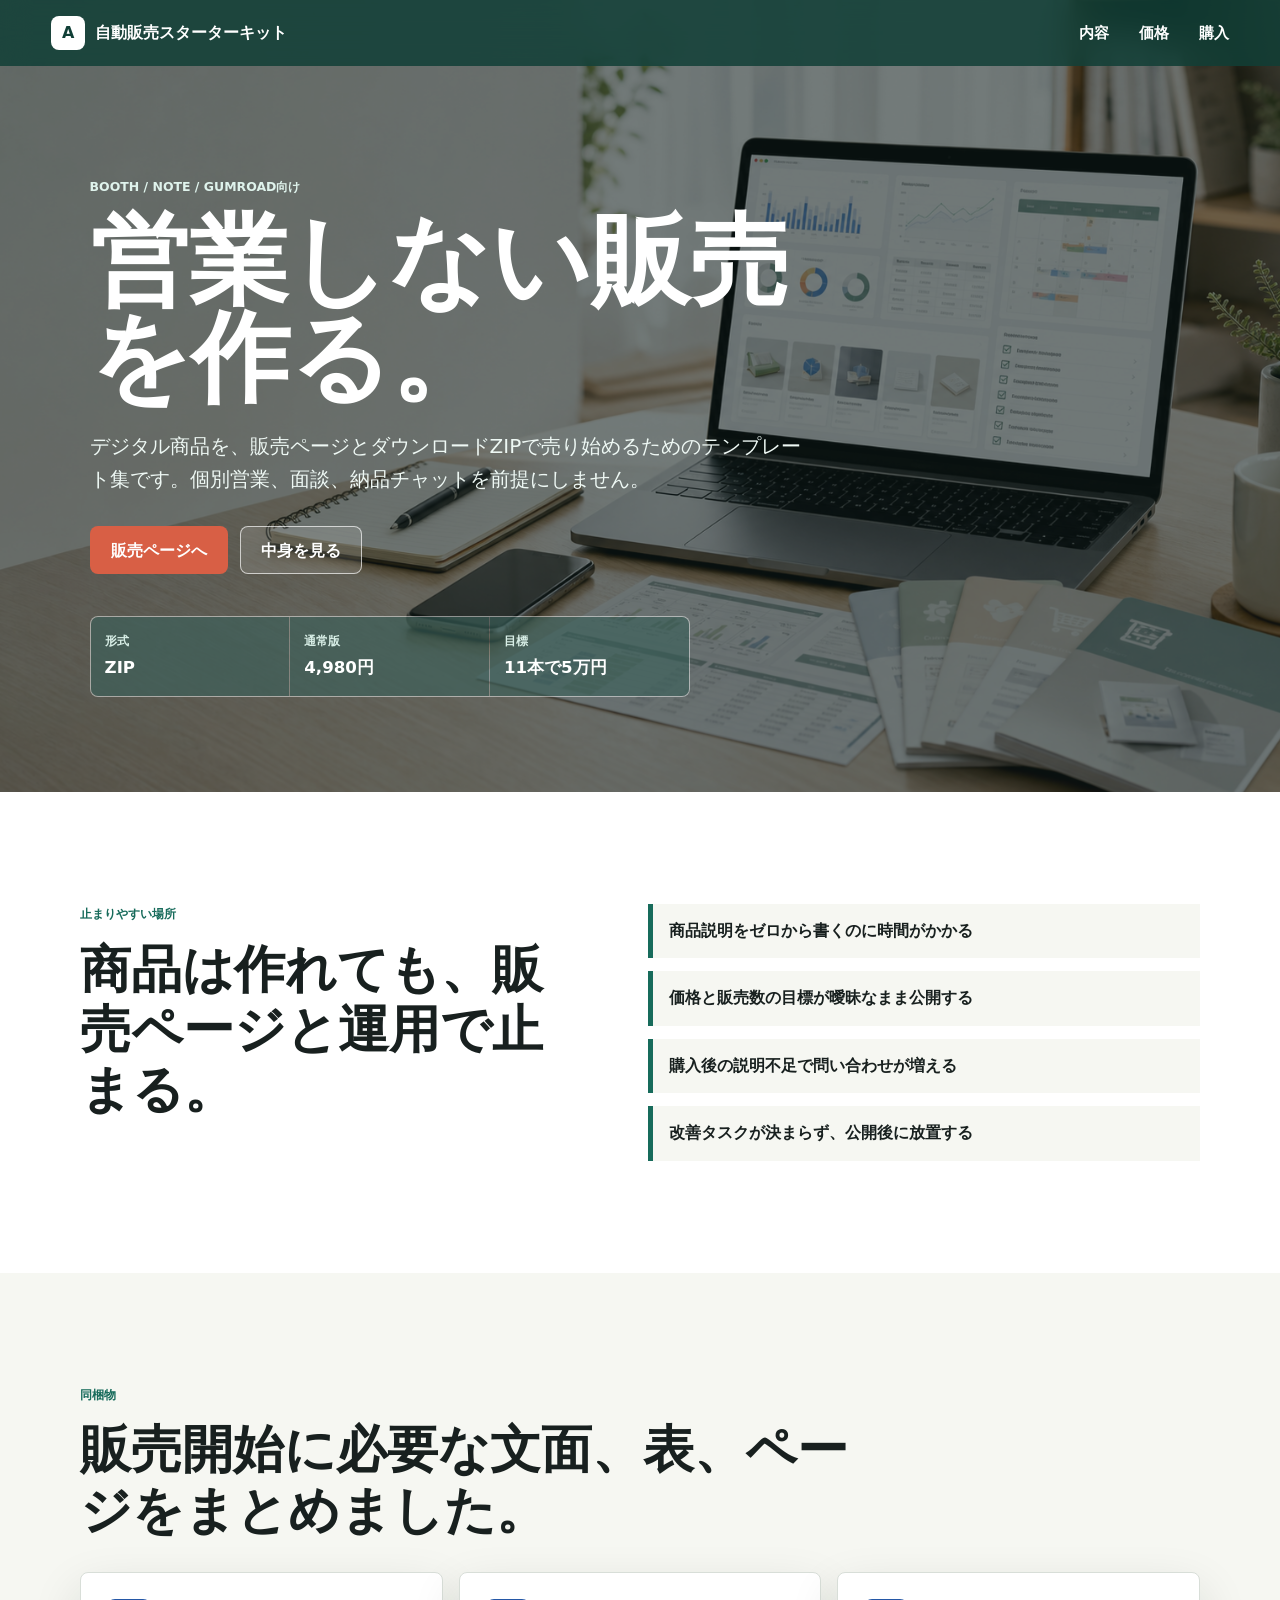
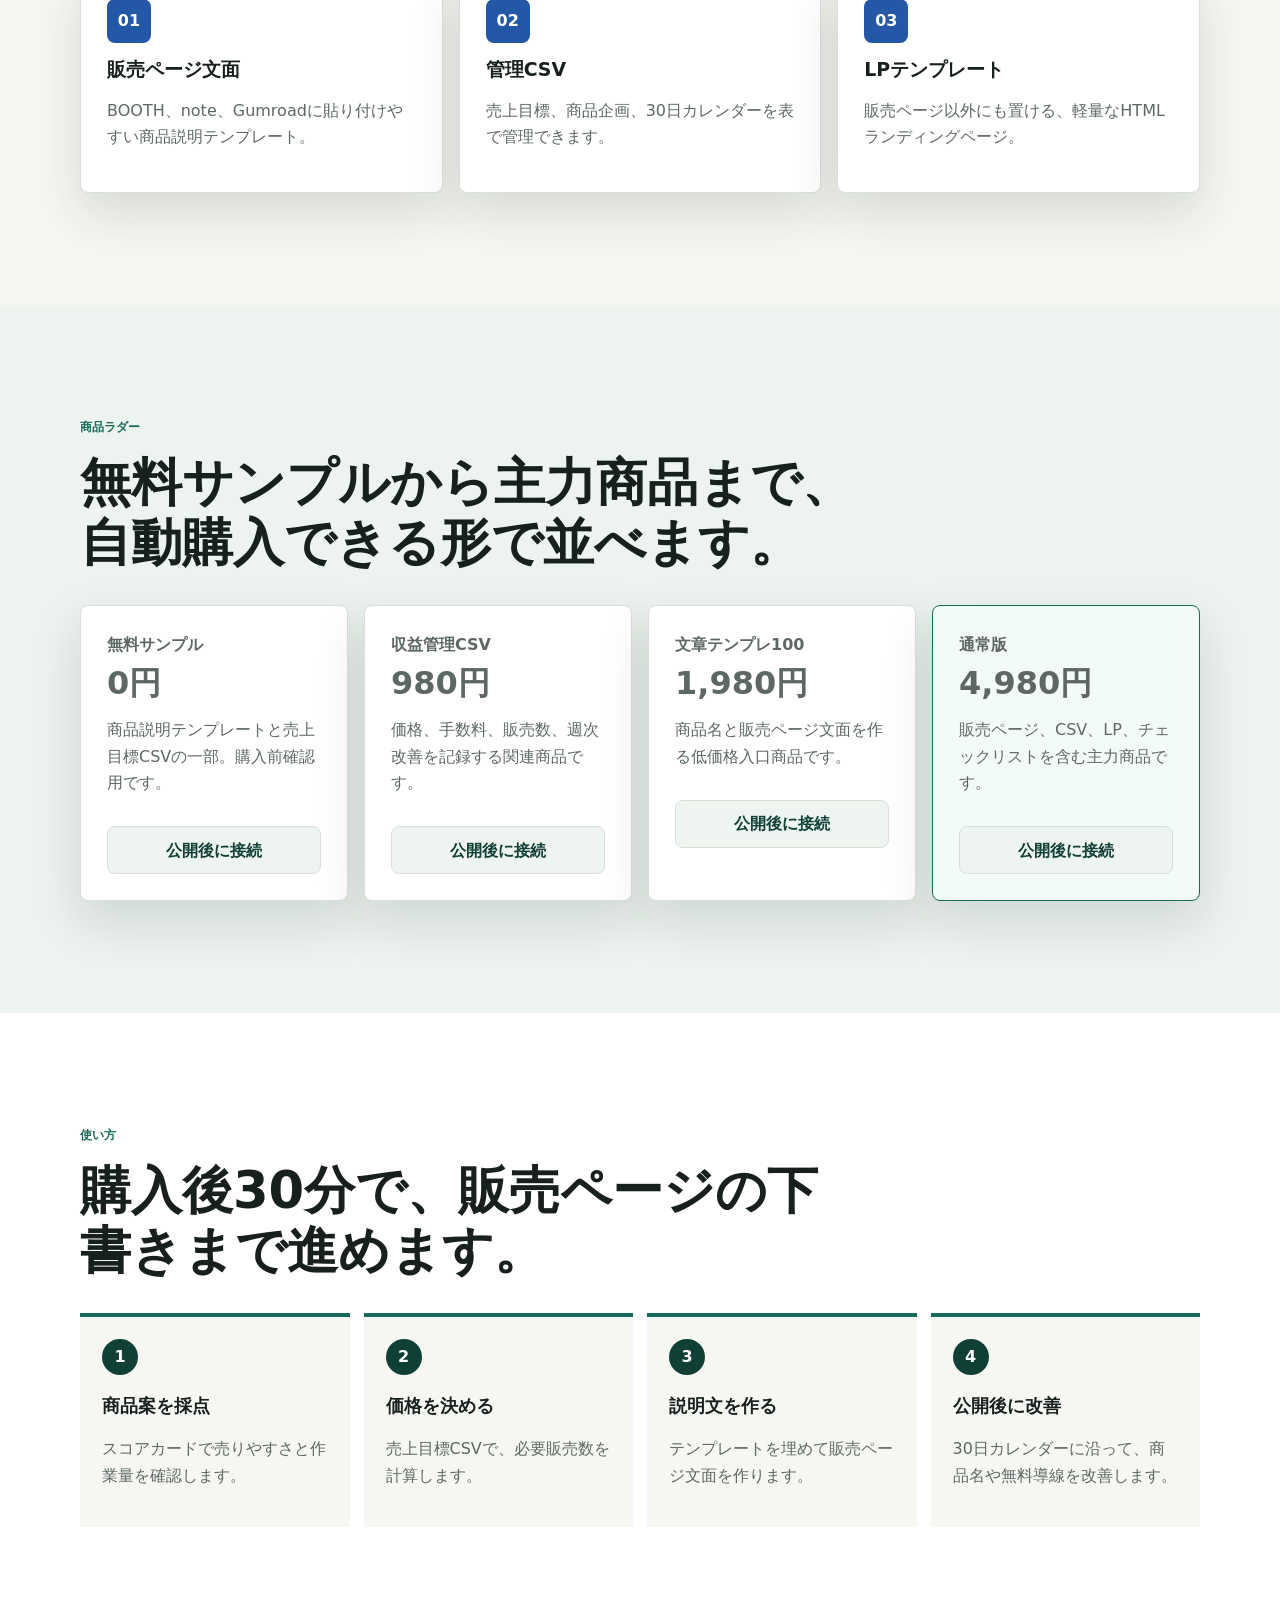
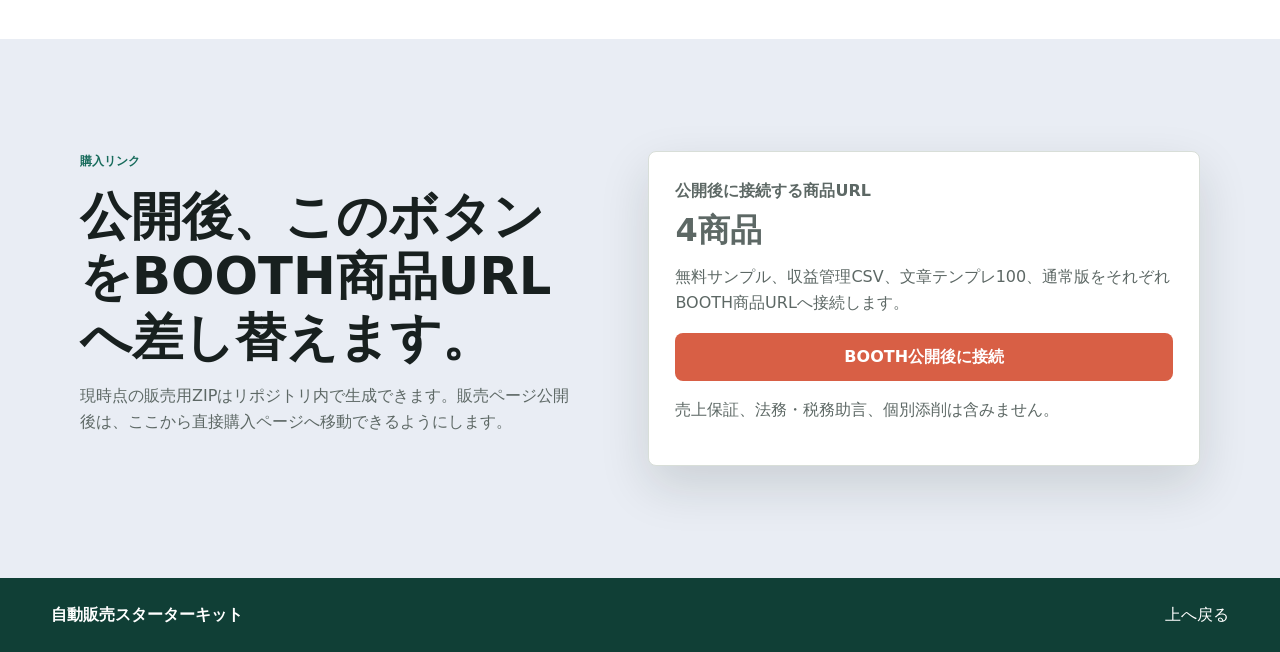
==== index.html @ 7b4f16ca "販売LPを公開用に更新" ====
<!doctype html>
<html lang="ja">
  <head>
    <meta charset="utf-8">
    <meta name="viewport" content="width=device-width, initial-scale=1">
    <meta name="description" content="営業や個別対応に頼らず、デジタル商品を販売ページとダウンロードZIPで売り始めるためのテンプレート集。">
    <title>自動販売スターターキット</title>
    <link rel="stylesheet" href="styles.css">
  </head>
  <body>
    <header class="site-header">
      <a class="brand" href="#top" aria-label="自動販売スターターキット トップへ">
        <span class="brand-mark">A</span>
        <span>自動販売スターターキット</span>
      </a>
      <nav class="nav" aria-label="主要ナビゲーション">
        <a href="#inside">内容</a>
        <a href="#plans">価格</a>
        <a href="#buy">購入</a>
      </nav>
    </header>

    <main id="top">
      <section class="hero">
        <div class="hero-media" aria-hidden="true"></div>
        <div class="hero-overlay" aria-hidden="true"></div>
        <div class="hero-content">
          <p class="eyebrow">BOOTH / note / Gumroad向け</p>
          <h1>営業しない販売を作る。</h1>
          <p class="lead">デジタル商品を、販売ページとダウンロードZIPで売り始めるためのテンプレート集です。個別営業、面談、納品チャットを前提にしません。</p>
          <div class="hero-actions">
            <a class="button primary" href="#buy">販売ページへ</a>
            <a class="button secondary" href="#inside">中身を見る</a>
          </div>
          <dl class="hero-metrics" aria-label="商品概要">
            <div>
              <dt>形式</dt>
              <dd>ZIP</dd>
            </div>
            <div>
              <dt>通常版</dt>
              <dd>4,980円</dd>
            </div>
            <div>
              <dt>目標</dt>
              <dd>11本で5万円</dd>
            </div>
          </dl>
        </div>
      </section>

      <section class="section problem">
        <div class="section-inner split">
          <div>
            <p class="eyebrow dark">止まりやすい場所</p>
            <h2>商品は作れても、販売ページと運用で止まる。</h2>
          </div>
          <ul class="check-list">
            <li>商品説明をゼロから書くのに時間がかかる</li>
            <li>価格と販売数の目標が曖昧なまま公開する</li>
            <li>購入後の説明不足で問い合わせが増える</li>
            <li>改善タスクが決まらず、公開後に放置する</li>
          </ul>
        </div>
      </section>

      <section class="section" id="inside">
        <div class="section-inner">
          <div class="section-heading">
            <p class="eyebrow dark">同梱物</p>
            <h2>販売開始に必要な文面、表、ページをまとめました。</h2>
          </div>
          <div class="feature-grid">
            <article class="feature">
              <span class="feature-icon">01</span>
              <h3>販売ページ文面</h3>
              <p>BOOTH、note、Gumroadに貼り付けやすい商品説明テンプレート。</p>
            </article>
            <article class="feature">
              <span class="feature-icon">02</span>
              <h3>管理CSV</h3>
              <p>売上目標、商品企画、30日カレンダーを表で管理できます。</p>
            </article>
            <article class="feature">
              <span class="feature-icon">03</span>
              <h3>LPテンプレート</h3>
              <p>販売ページ以外にも置ける、軽量なHTMLランディングページ。</p>
            </article>
          </div>
        </div>
      </section>

      <section class="section plans" id="plans">
        <div class="section-inner">
          <div class="section-heading">
            <p class="eyebrow dark">商品ラダー</p>
            <h2>無料サンプルから主力商品まで、自動購入できる形で並べます。</h2>
          </div>
          <div class="plan-grid ladder-grid">
            <article class="plan">
              <p class="plan-name">無料サンプル</p>
              <p class="price">0円</p>
              <p>商品説明テンプレートと売上目標CSVの一部。購入前確認用です。</p>
              <a class="button tertiary product-link" data-product="free_sample" href="#" aria-disabled="true">公開後に接続</a>
            </article>
            <article class="plan">
              <p class="plan-name">収益管理CSV</p>
              <p class="price">980円</p>
              <p>価格、手数料、販売数、週次改善を記録する関連商品です。</p>
              <a class="button tertiary product-link" data-product="revenue_csv_pack" href="#" aria-disabled="true">公開後に接続</a>
            </article>
            <article class="plan">
              <p class="plan-name">文章テンプレ100</p>
              <p class="price">1,980円</p>
              <p>商品名と販売ページ文面を作る低価格入口商品です。</p>
              <a class="button tertiary product-link" data-product="listing_copy_pack" href="#" aria-disabled="true">公開後に接続</a>
            </article>
            <article class="plan featured">
              <p class="plan-name">通常版</p>
              <p class="price">4,980円</p>
              <p>販売ページ、CSV、LP、チェックリストを含む主力商品です。</p>
              <a class="button tertiary product-link" data-product="auto_sales_kit" href="#" aria-disabled="true">公開後に接続</a>
            </article>
          </div>
        </div>
      </section>

      <section class="section flow">
        <div class="section-inner">
          <div class="section-heading">
            <p class="eyebrow dark">使い方</p>
            <h2>購入後30分で、販売ページの下書きまで進めます。</h2>
          </div>
          <ol class="steps">
            <li>
              <span>1</span>
              <strong>商品案を採点</strong>
              <p>スコアカードで売りやすさと作業量を確認します。</p>
            </li>
            <li>
              <span>2</span>
              <strong>価格を決める</strong>
              <p>売上目標CSVで、必要販売数を計算します。</p>
            </li>
            <li>
              <span>3</span>
              <strong>説明文を作る</strong>
              <p>テンプレートを埋めて販売ページ文面を作ります。</p>
            </li>
            <li>
              <span>4</span>
              <strong>公開後に改善</strong>
              <p>30日カレンダーに沿って、商品名や無料導線を改善します。</p>
            </li>
          </ol>
        </div>
      </section>

      <section class="section buy" id="buy">
        <div class="section-inner buy-layout">
          <div>
            <p class="eyebrow dark">購入リンク</p>
            <h2>公開後、このボタンをBOOTH商品URLへ差し替えます。</h2>
            <p class="buy-copy">現時点の販売用ZIPはリポジトリ内で生成できます。販売ページ公開後は、ここから直接購入ページへ移動できるようにします。</p>
          </div>
          <div class="buy-panel">
            <p class="plan-name">公開後に接続する商品URL</p>
            <p class="price">4商品</p>
            <p>無料サンプル、収益管理CSV、文章テンプレ100、通常版をそれぞれBOOTH商品URLへ接続します。</p>
            <a class="button primary full product-link" data-product="auto_sales_kit" href="#" aria-disabled="true">BOOTH公開後に接続</a>
            <p class="form-note">売上保証、法務・税務助言、個別添削は含みません。</p>
          </div>
        </div>
      </section>
    </main>

    <footer class="footer">
      <p>自動販売スターターキット</p>
      <a href="#top">上へ戻る</a>
    </footer>
  </body>
</html>
---- styles.css ----
:root {
  --ink: #18201f;
  --muted: #5d6865;
  --paper: #f6f7f2;
  --white: #ffffff;
  --line: #d8ded8;
  --green: #176b5b;
  --green-dark: #103f36;
  --blue: #2457a6;
  --coral: #d85f45;
  --shadow: 0 20px 50px rgba(24, 32, 31, 0.14);
}

* {
  box-sizing: border-box;
}

html {
  scroll-behavior: smooth;
}

body {
  margin: 0;
  color: var(--ink);
  background: var(--paper);
  font-family: system-ui, -apple-system, BlinkMacSystemFont, "Segoe UI", sans-serif;
  line-height: 1.65;
}

a {
  color: inherit;
  text-decoration: none;
}

.site-header {
  position: fixed;
  top: 0;
  left: 0;
  right: 0;
  z-index: 20;
  display: flex;
  align-items: center;
  justify-content: space-between;
  gap: 24px;
  padding: 16px clamp(18px, 4vw, 52px);
  color: var(--white);
  background: rgba(16, 63, 54, 0.84);
  backdrop-filter: blur(14px);
}

.brand,
.nav {
  display: flex;
  align-items: center;
}

.brand {
  gap: 10px;
  font-weight: 800;
  letter-spacing: 0;
}

.brand-mark {
  display: grid;
  width: 34px;
  height: 34px;
  place-items: center;
  border-radius: 8px;
  color: var(--green-dark);
  background: var(--white);
}

.nav {
  gap: clamp(14px, 3vw, 30px);
  font-size: 0.94rem;
  font-weight: 700;
}

.hero {
  position: relative;
  min-height: 88vh;
  display: grid;
  align-items: center;
  overflow: hidden;
  color: var(--white);
}

.hero-media,
.hero-overlay {
  position: absolute;
  inset: 0;
}

.hero-media {
  background-image: url("assets/hero-digital-kit.png");
  background-position: center;
  background-size: cover;
}

.hero-overlay {
  background: rgba(15, 28, 26, 0.58);
}

.hero-content {
  position: relative;
  z-index: 2;
  width: min(720px, calc(100% - 36px));
  margin-left: clamp(18px, 7vw, 92px);
  padding-top: 82px;
}

.eyebrow {
  margin: 0 0 14px;
  color: #dff3ec;
  font-size: 0.78rem;
  font-weight: 800;
  letter-spacing: 0;
  text-transform: uppercase;
}

.eyebrow.dark {
  color: var(--green);
}

h1,
h2,
h3,
p {
  overflow-wrap: anywhere;
}

h1 {
  max-width: 9em;
  margin: 0;
  font-size: clamp(3rem, 8vw, 6.2rem);
  line-height: 0.98;
  letter-spacing: 0;
}

h2 {
  margin: 0;
  font-size: clamp(1.85rem, 4vw, 3.2rem);
  line-height: 1.18;
  letter-spacing: 0;
}

h3 {
  margin: 14px 0 8px;
  font-size: 1.18rem;
  line-height: 1.3;
  letter-spacing: 0;
}

.lead {
  max-width: 39em;
  margin: 24px 0 0;
  color: #eef8f4;
  font-size: clamp(1.05rem, 2vw, 1.25rem);
}

.hero-actions {
  display: flex;
  flex-wrap: wrap;
  gap: 12px;
  margin-top: 30px;
}

.button {
  display: inline-flex;
  min-height: 48px;
  align-items: center;
  justify-content: center;
  padding: 12px 20px;
  border: 1px solid transparent;
  border-radius: 8px;
  font-weight: 800;
  line-height: 1.2;
  cursor: pointer;
}

.button.primary {
  color: var(--white);
  background: var(--coral);
}

.button.secondary {
  color: var(--white);
  border-color: rgba(255, 255, 255, 0.66);
  background: rgba(255, 255, 255, 0.12);
}

.button.full {
  width: 100%;
}

.hero-metrics {
  display: grid;
  grid-template-columns: repeat(3, minmax(0, 1fr));
  max-width: 600px;
  gap: 1px;
  margin: 42px 0 0;
  overflow: hidden;
  border: 1px solid rgba(255, 255, 255, 0.32);
  border-radius: 8px;
  background: rgba(255, 255, 255, 0.24);
}

.hero-metrics div {
  min-width: 0;
  padding: 14px;
  background: rgba(16, 63, 54, 0.52);
}

.hero-metrics dt {
  color: #d8eee6;
  font-size: 0.78rem;
  font-weight: 800;
}

.hero-metrics dd {
  margin: 2px 0 0;
  font-size: 1.04rem;
  font-weight: 900;
}

.section {
  padding: clamp(58px, 9vw, 112px) clamp(18px, 4vw, 52px);
}

.section-inner {
  width: min(1120px, 100%);
  margin: 0 auto;
}

.split,
.buy-layout {
  display: grid;
  grid-template-columns: minmax(0, 0.9fr) minmax(280px, 1fr);
  gap: clamp(28px, 6vw, 72px);
  align-items: start;
}

.problem,
.flow {
  background: var(--white);
}

.check-list {
  display: grid;
  gap: 13px;
  margin: 0;
  padding: 0;
  list-style: none;
}

.check-list li {
  padding: 14px 16px;
  border-left: 5px solid var(--green);
  background: var(--paper);
  font-weight: 700;
}

.section-heading {
  max-width: 780px;
  margin-bottom: 32px;
}

.feature-grid,
.plan-grid {
  display: grid;
  grid-template-columns: repeat(3, minmax(0, 1fr));
  gap: 16px;
}

.feature,
.plan,
.buy-panel {
  border: 1px solid var(--line);
  border-radius: 8px;
  background: var(--white);
  box-shadow: var(--shadow);
}

.feature,
.plan,
.buy-panel {
  padding: 26px;
}

.feature p,
.plan p,
.steps p,
.buy-copy,
.form-note,
.buy-panel p {
  color: var(--muted);
}

.feature-icon {
  display: inline-grid;
  width: 44px;
  height: 44px;
  place-items: center;
  border-radius: 8px;
  color: var(--white);
  background: var(--blue);
  font-weight: 900;
}

.plans {
  background: #edf3ef;
}

.plan.featured {
  border-color: var(--green);
  background: #f2fbf7;
}

.plan-name {
  margin: 0;
  color: var(--green);
  font-weight: 900;
}

.price {
  margin: 8px 0 10px;
  color: var(--ink);
  font-size: 2rem;
  font-weight: 900;
  line-height: 1.1;
}

.steps {
  display: grid;
  grid-template-columns: repeat(4, minmax(0, 1fr));
  gap: 14px;
  margin: 0;
  padding: 0;
  list-style: none;
}

.steps li {
  min-height: 210px;
  padding: 22px;
  border-top: 4px solid var(--green);
  background: var(--paper);
}

.steps span {
  display: inline-grid;
  width: 36px;
  height: 36px;
  place-items: center;
  border-radius: 50%;
  color: var(--white);
  background: var(--green-dark);
  font-weight: 900;
}

.steps strong {
  display: block;
  margin-top: 16px;
  font-size: 1.12rem;
}

.buy {
  background: #e9edf4;
}

.footer {
  display: flex;
  align-items: center;
  justify-content: space-between;
  gap: 18px;
  padding: 24px clamp(18px, 4vw, 52px);
  color: var(--white);
  background: var(--green-dark);
}

.footer p {
  margin: 0;
  font-weight: 900;
}

@media (max-width: 820px) {
  .site-header {
    position: absolute;
    align-items: flex-start;
  }

  .nav {
    gap: 12px;
    font-size: 0.85rem;
  }

  .hero {
    min-height: 92vh;
  }

  .hero-content {
    width: calc(100% - 36px);
    margin: 0 auto;
  }

  .hero-metrics,
  .split,
  .feature-grid,
  .plan-grid,
  .steps,
  .buy-layout {
    grid-template-columns: 1fr;
  }

  .hero-metrics {
    max-width: 430px;
  }

  .steps li {
    min-height: auto;
  }
}

@media (max-width: 540px) {
  .site-header {
    flex-direction: column;
    gap: 10px;
  }

  .brand-mark {
    width: 30px;
    height: 30px;
  }

  .hero-actions {
    align-items: stretch;
    flex-direction: column;
  }

  .button {
    width: 100%;
  }
}


.ladder-grid {
  grid-template-columns: repeat(4, minmax(0, 1fr));
}

@media (max-width: 980px) {
  .ladder-grid {
    grid-template-columns: repeat(2, minmax(0, 1fr));
  }
}

@media (max-width: 620px) {
  .ladder-grid {
    grid-template-columns: 1fr;
  }
}


.button.tertiary {
  width: 100%;
  margin-top: 14px;
  color: var(--green-dark);
  border-color: var(--line);
  background: #eef4f0;
}

.product-link[aria-disabled="true"] {
  cursor: not-allowed;
}
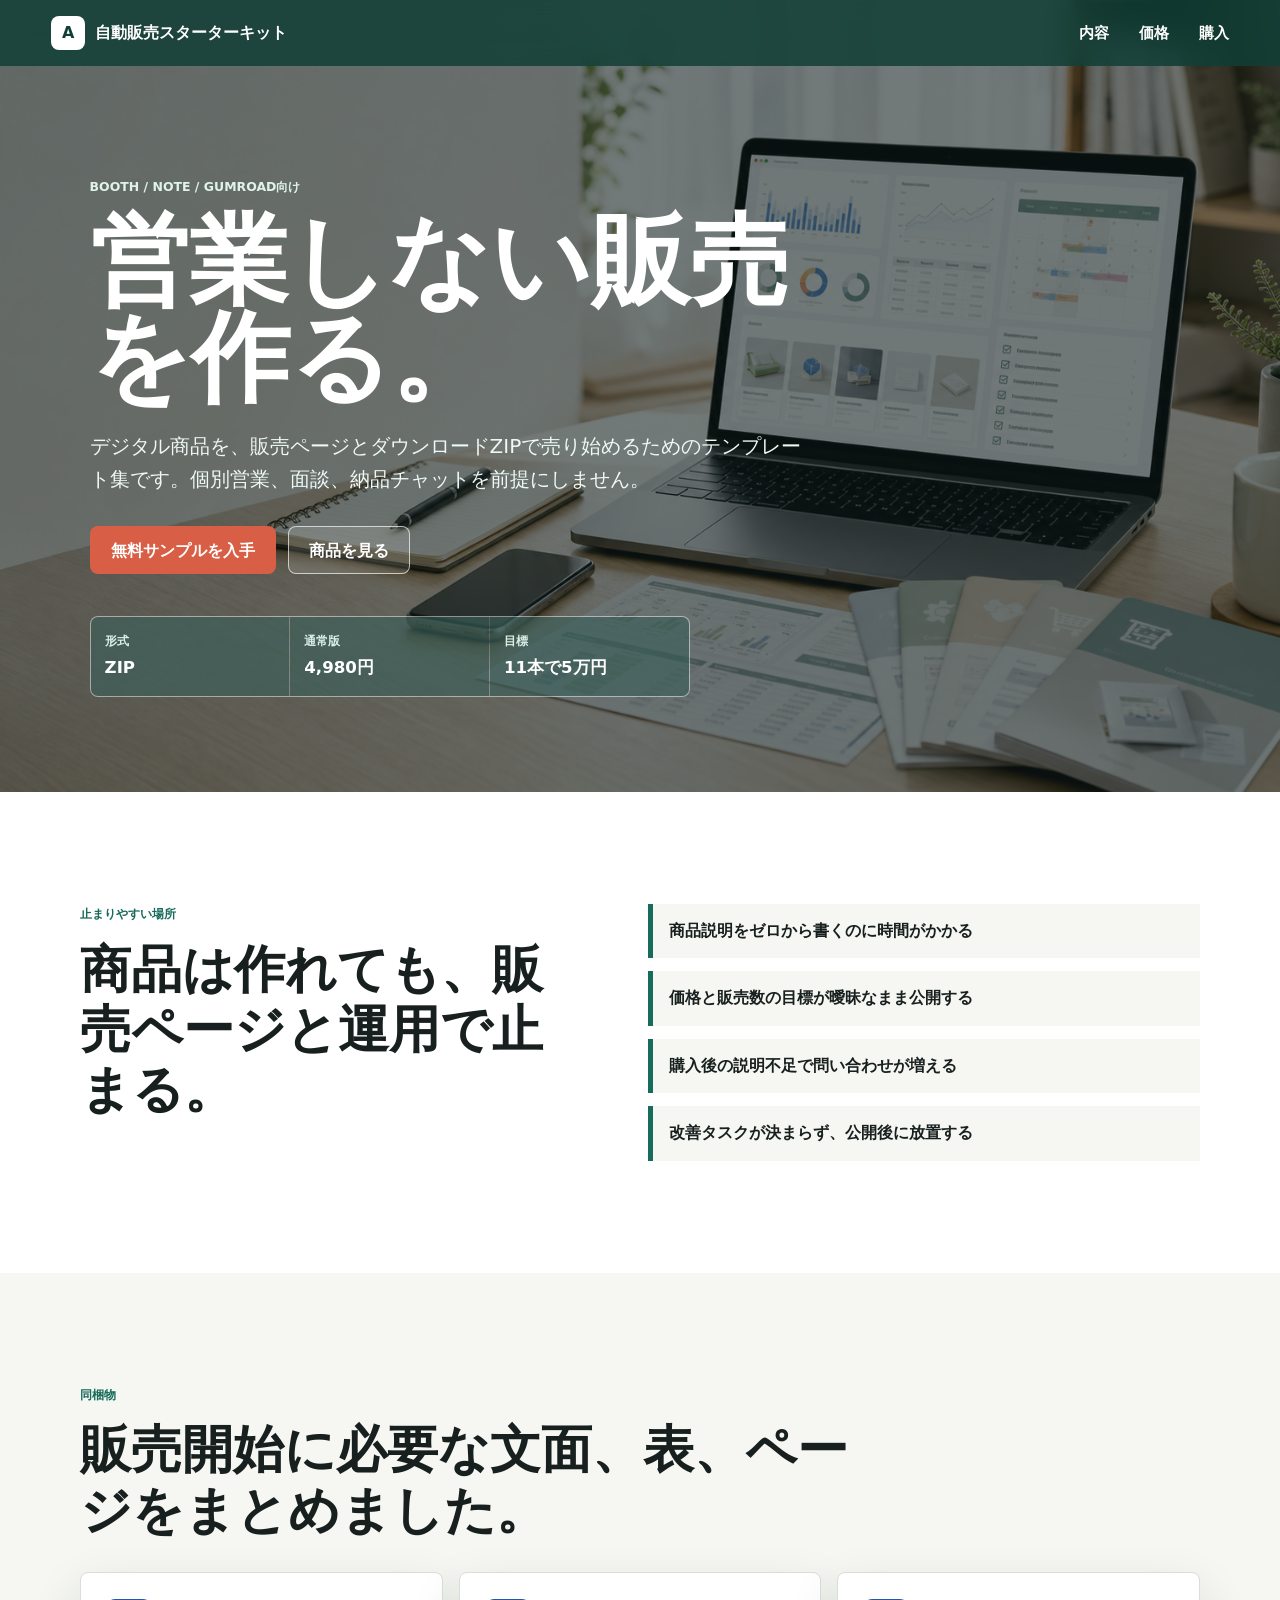
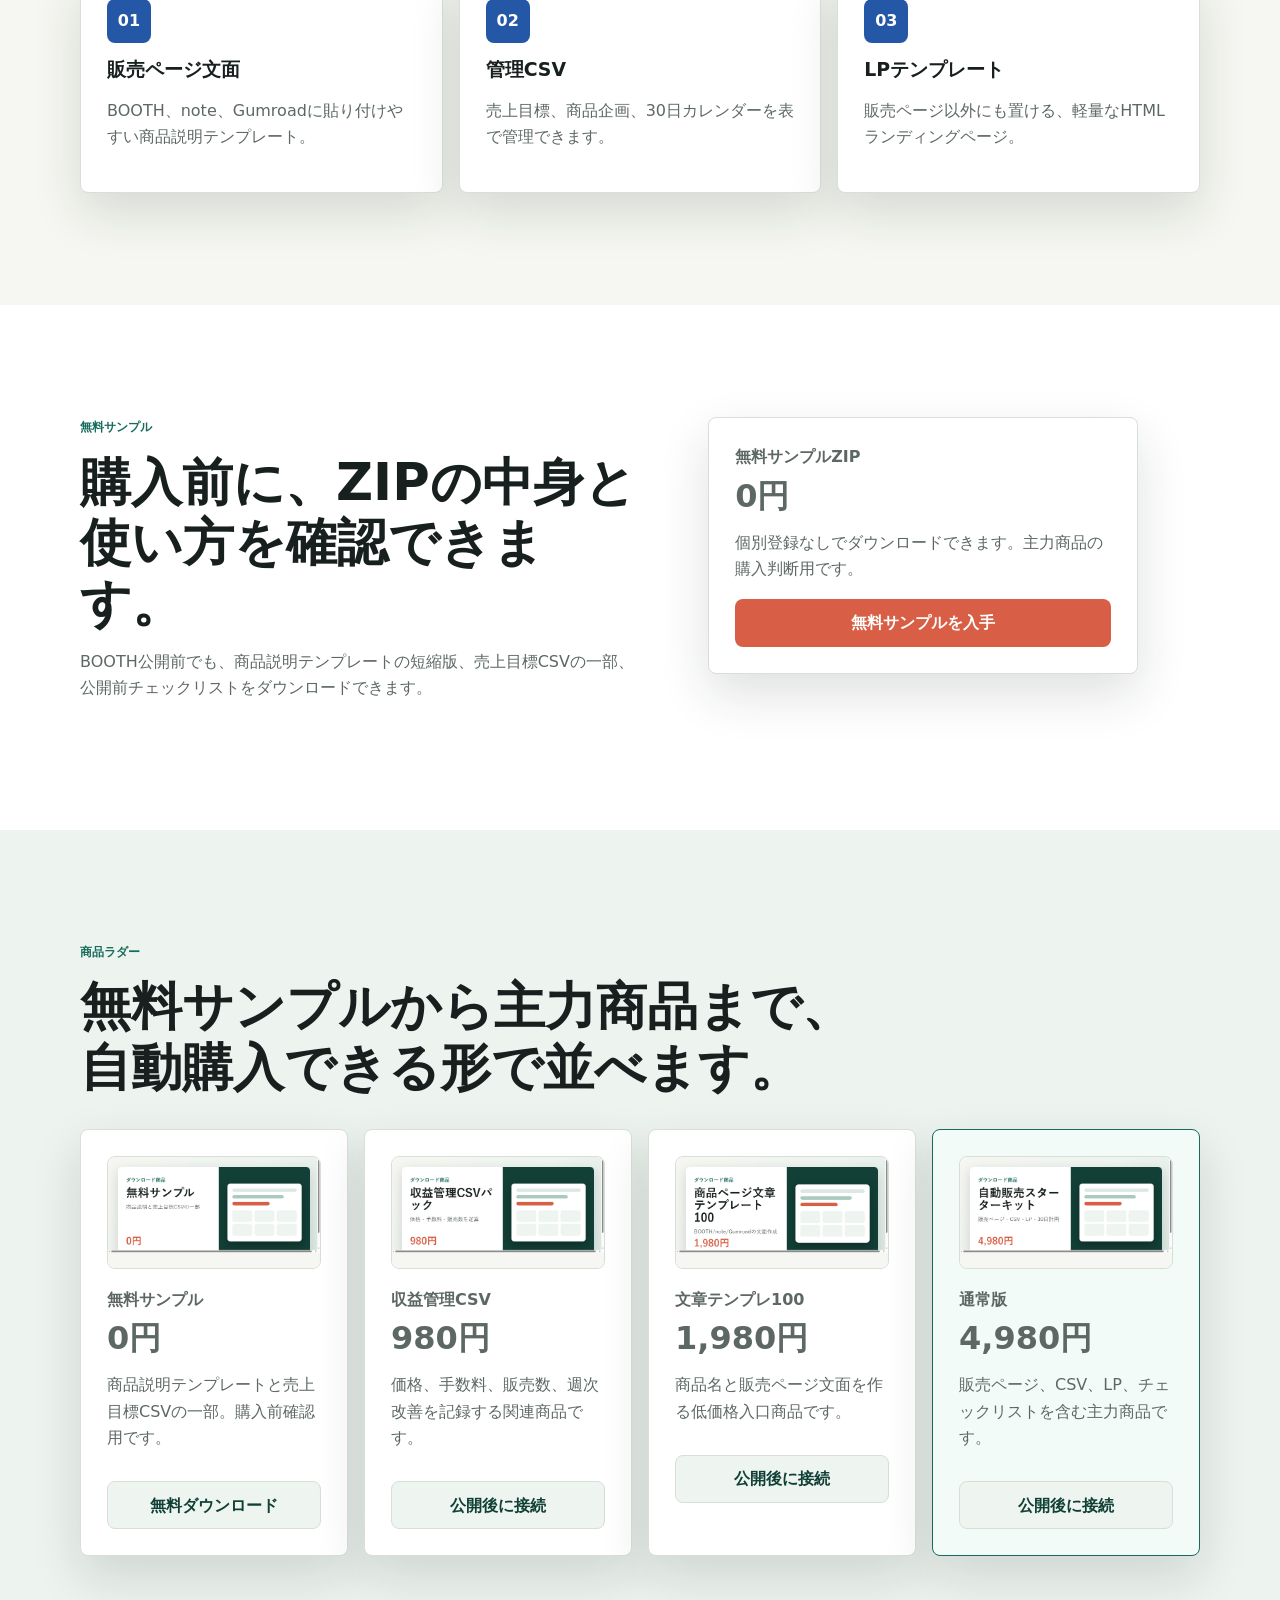
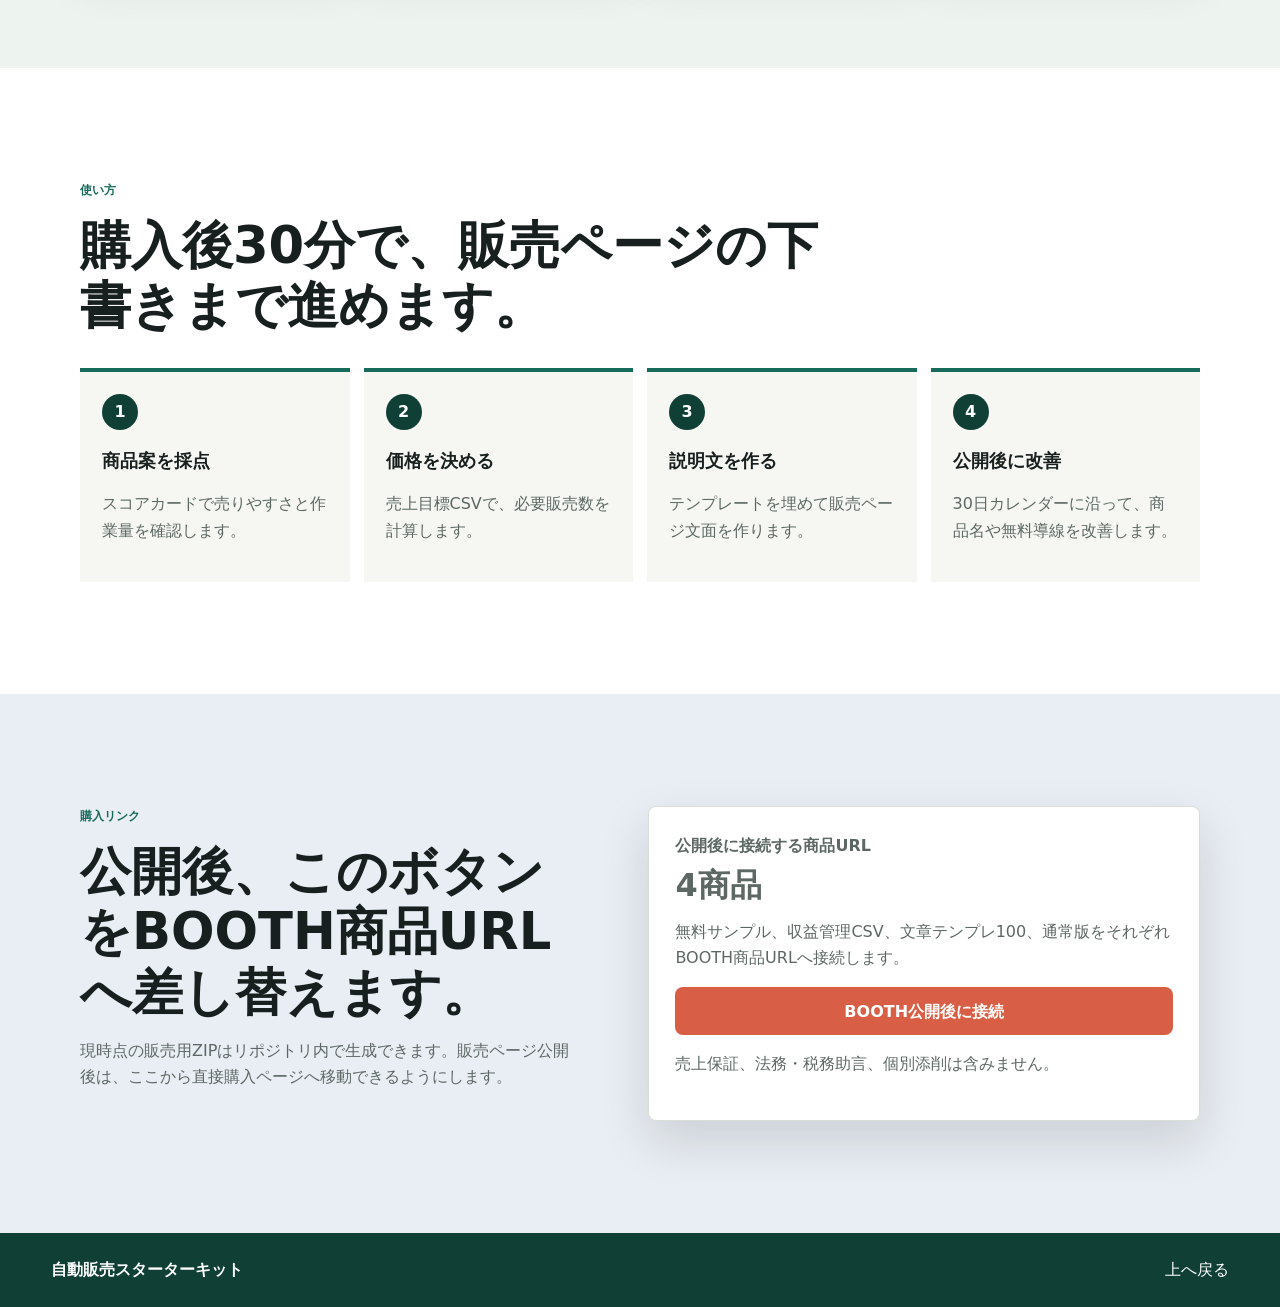
==== commit ec24a14a: "販売LPを公開用に更新" ====
--- a/index.html
+++ b/index.html
@@ -4,6 +4,11 @@
     <meta charset="utf-8">
     <meta name="viewport" content="width=device-width, initial-scale=1">
     <meta name="description" content="営業や個別対応に頼らず、デジタル商品を販売ページとダウンロードZIPで売り始めるためのテンプレート集。">
+    <meta property="og:title" content="自動販売スターターキット">
+    <meta property="og:description" content="販売ページ、管理CSV、商品説明テンプレートで、デジタル商品の自動販売導線を作るキット。">
+    <meta property="og:type" content="website">
+    <meta property="og:image" content="assets/products/auto-sales-kit.png">
+    <meta name="twitter:card" content="summary_large_image">
     <title>自動販売スターターキット</title>
     <link rel="stylesheet" href="styles.css">
   </head>
@@ -29,8 +34,8 @@
           <h1>営業しない販売を作る。</h1>
           <p class="lead">デジタル商品を、販売ページとダウンロードZIPで売り始めるためのテンプレート集です。個別営業、面談、納品チャットを前提にしません。</p>
           <div class="hero-actions">
-            <a class="button primary" href="#buy">販売ページへ</a>
-            <a class="button secondary" href="#inside">中身を見る</a>
+            <a class="button primary" href="downloads/free-sample.zip" download>無料サンプルを入手</a>
+            <a class="button secondary" href="#plans">商品を見る</a>
           </div>
           <dl class="hero-metrics" aria-label="商品概要">
             <div>
@@ -90,6 +95,22 @@
         </div>
       </section>
 
+      <section class="section sample" id="sample">
+        <div class="section-inner sample-layout">
+          <div>
+            <p class="eyebrow dark">無料サンプル</p>
+            <h2>購入前に、ZIPの中身と使い方を確認できます。</h2>
+            <p class="buy-copy">BOOTH公開前でも、商品説明テンプレートの短縮版、売上目標CSVの一部、公開前チェックリストをダウンロードできます。</p>
+          </div>
+          <div class="buy-panel">
+            <p class="plan-name">無料サンプルZIP</p>
+            <p class="price">0円</p>
+            <p>個別登録なしでダウンロードできます。主力商品の購入判断用です。</p>
+            <a class="button primary full" href="downloads/free-sample.zip" download>無料サンプルを入手</a>
+          </div>
+        </div>
+      </section>
+
       <section class="section plans" id="plans">
         <div class="section-inner">
           <div class="section-heading">
@@ -98,24 +119,28 @@
           </div>
           <div class="plan-grid ladder-grid">
             <article class="plan">
+              <img class="product-image" src="assets/products/free-sample.png" alt="無料サンプルの商品画像">
               <p class="plan-name">無料サンプル</p>
               <p class="price">0円</p>
               <p>商品説明テンプレートと売上目標CSVの一部。購入前確認用です。</p>
-              <a class="button tertiary product-link" data-product="free_sample" href="#" aria-disabled="true">公開後に接続</a>
+              <a class="button tertiary" href="downloads/free-sample.zip" download>無料ダウンロード</a>
             </article>
             <article class="plan">
+              <img class="product-image" src="assets/products/revenue-csv-pack.png" alt="収益管理CSVパックの商品画像">
               <p class="plan-name">収益管理CSV</p>
               <p class="price">980円</p>
               <p>価格、手数料、販売数、週次改善を記録する関連商品です。</p>
               <a class="button tertiary product-link" data-product="revenue_csv_pack" href="#" aria-disabled="true">公開後に接続</a>
             </article>
             <article class="plan">
+              <img class="product-image" src="assets/products/listing-copy-pack.png" alt="商品ページ文章テンプレート100の商品画像">
               <p class="plan-name">文章テンプレ100</p>
               <p class="price">1,980円</p>
               <p>商品名と販売ページ文面を作る低価格入口商品です。</p>
               <a class="button tertiary product-link" data-product="listing_copy_pack" href="#" aria-disabled="true">公開後に接続</a>
             </article>
             <article class="plan featured">
+              <img class="product-image" src="assets/products/auto-sales-kit.png" alt="自動販売スターターキットの商品画像">
               <p class="plan-name">通常版</p>
               <p class="price">4,980円</p>
               <p>販売ページ、CSV、LP、チェックリストを含む主力商品です。</p>
--- a/styles.css
+++ b/styles.css
@@ -470,3 +470,31 @@
 .product-link[aria-disabled="true"] {
   cursor: not-allowed;
 }
+
+
+.product-image {
+  display: block;
+  width: 100%;
+  aspect-ratio: 1200 / 630;
+  object-fit: cover;
+  border: 1px solid var(--line);
+  border-radius: 8px;
+  margin-bottom: 18px;
+}
+
+.sample {
+  background: #ffffff;
+}
+
+.sample-layout {
+  display: grid;
+  grid-template-columns: minmax(0, 0.9fr) minmax(300px, 430px);
+  gap: clamp(28px, 6vw, 72px);
+  align-items: start;
+}
+
+@media (max-width: 820px) {
+  .sample-layout {
+    grid-template-columns: 1fr;
+  }
+}
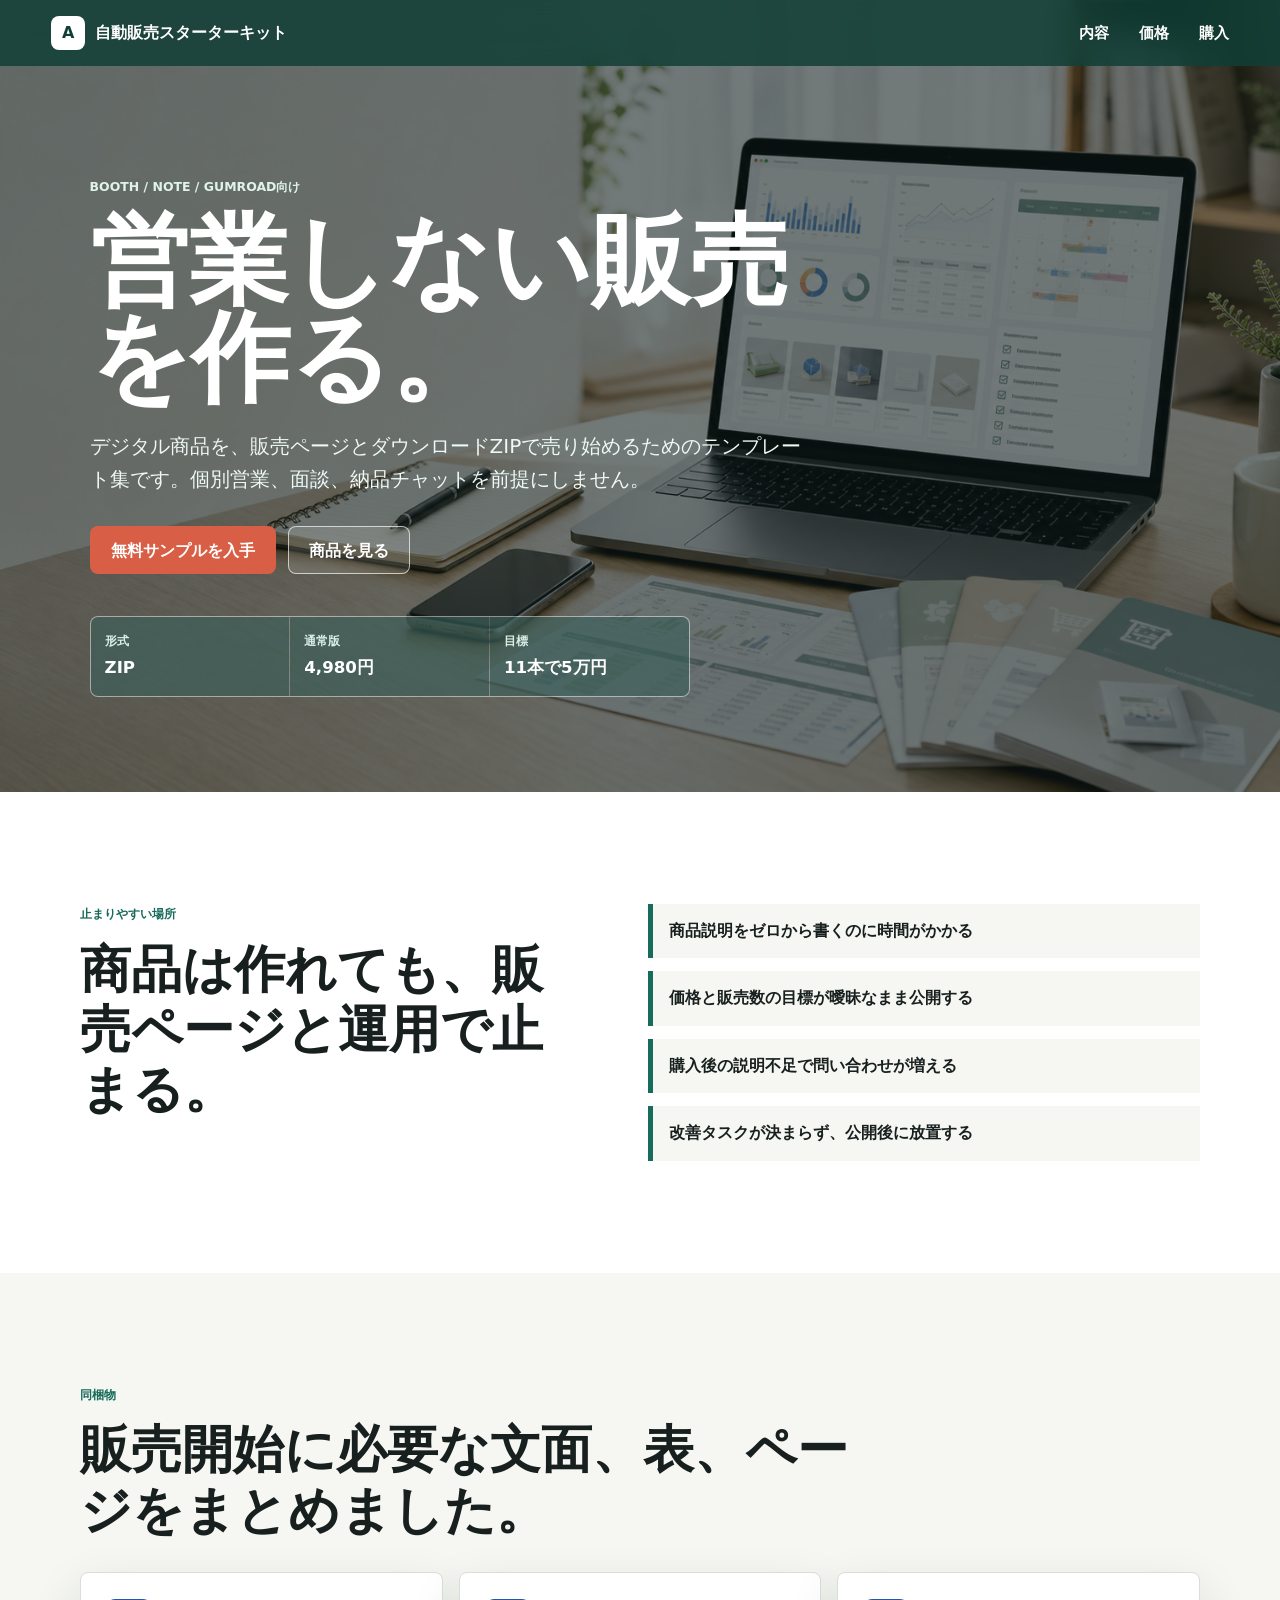
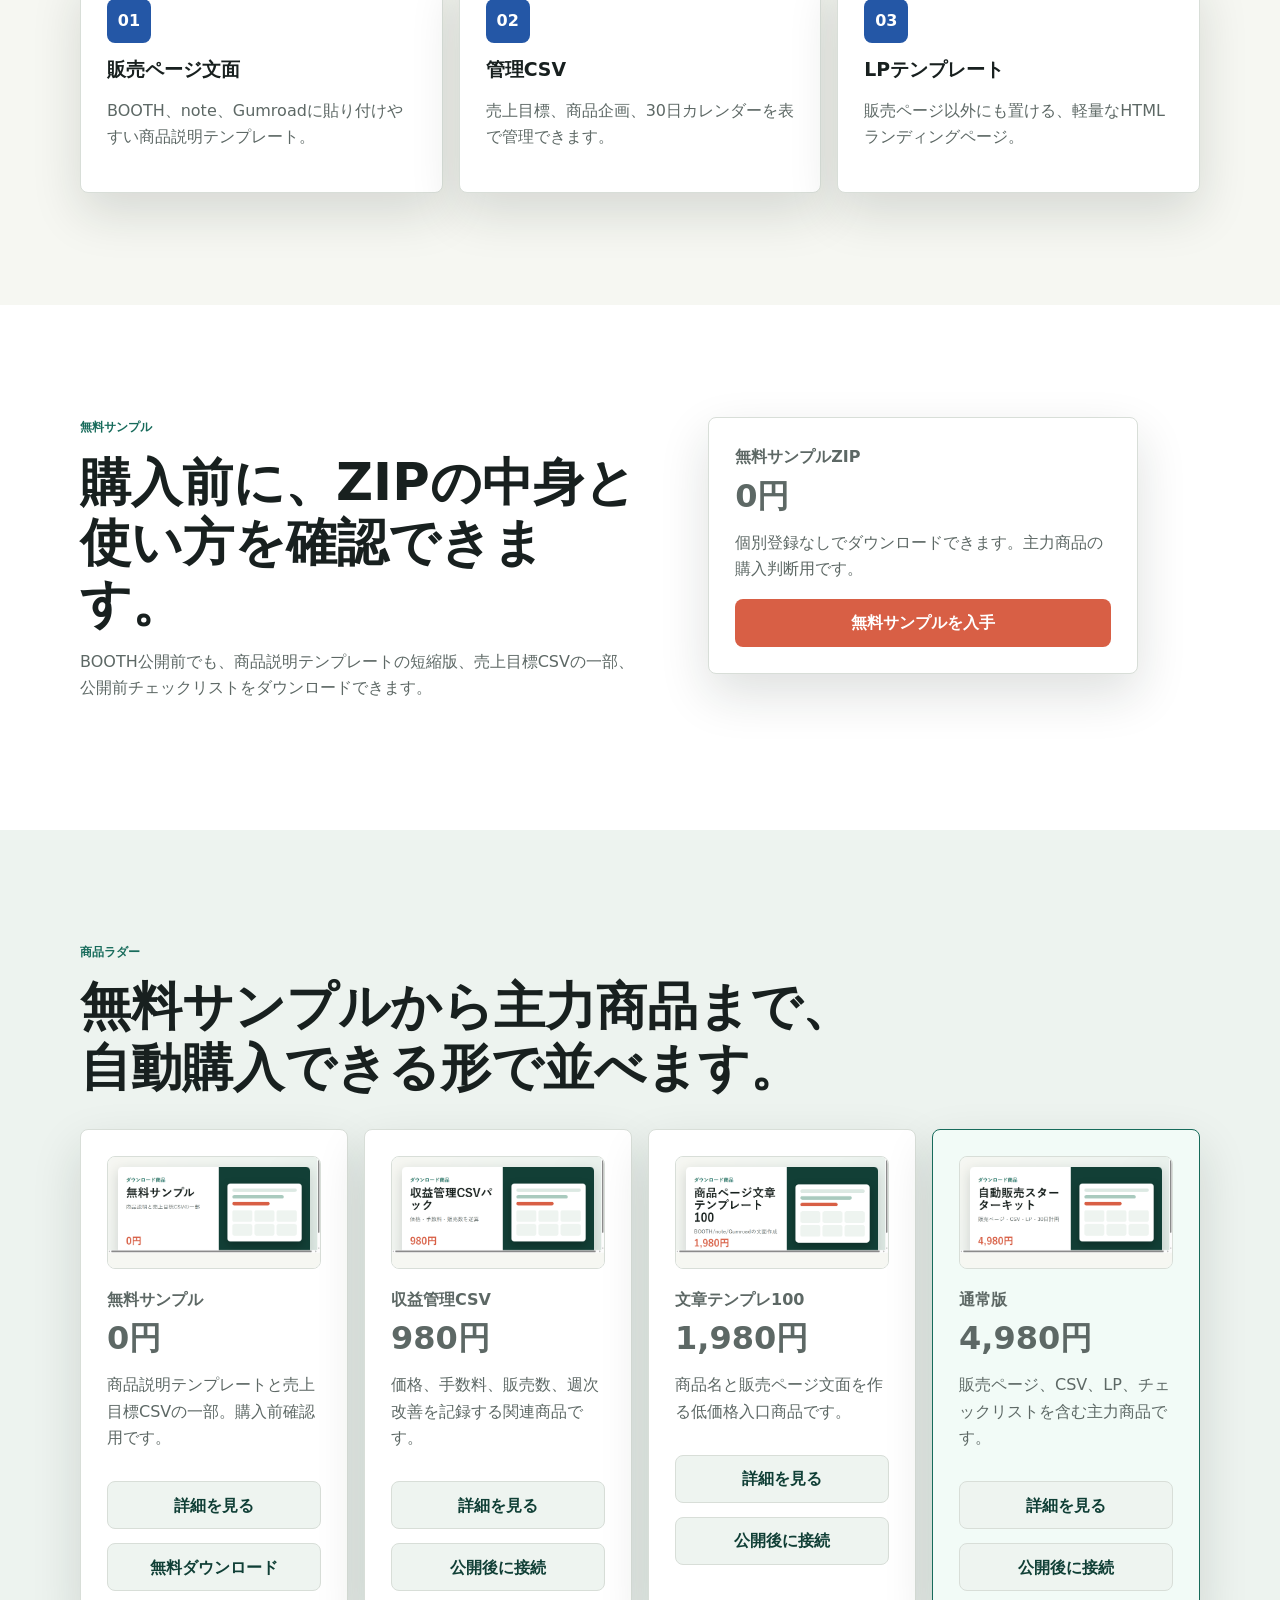
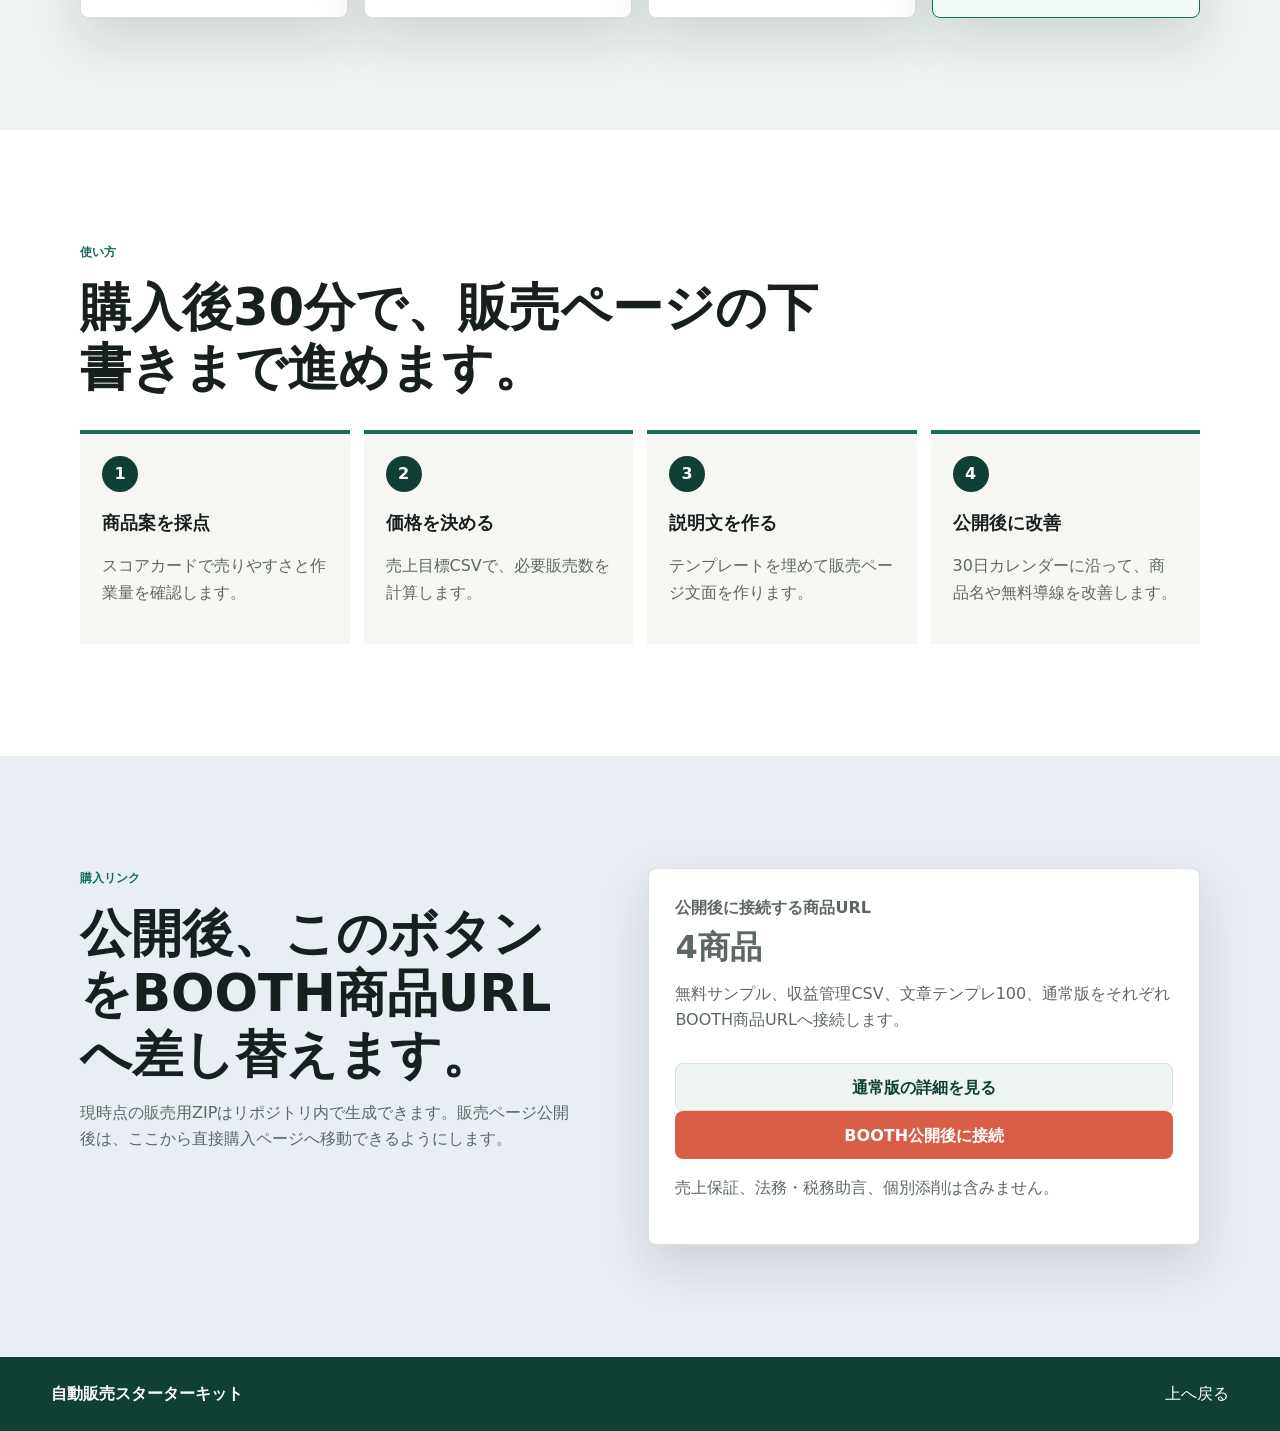
==== commit 7ade1aad: "販売LPを公開用に更新" ====
--- a/index.html
+++ b/index.html
@@ -123,6 +123,7 @@
               <p class="plan-name">無料サンプル</p>
               <p class="price">0円</p>
               <p>商品説明テンプレートと売上目標CSVの一部。購入前確認用です。</p>
+              <a class="button tertiary" href="products/free-sample.html">詳細を見る</a>
               <a class="button tertiary" href="downloads/free-sample.zip" download>無料ダウンロード</a>
             </article>
             <article class="plan">
@@ -130,6 +131,7 @@
               <p class="plan-name">収益管理CSV</p>
               <p class="price">980円</p>
               <p>価格、手数料、販売数、週次改善を記録する関連商品です。</p>
+              <a class="button tertiary" href="products/revenue-csv-pack.html">詳細を見る</a>
               <a class="button tertiary product-link" data-product="revenue_csv_pack" href="#" aria-disabled="true">公開後に接続</a>
             </article>
             <article class="plan">
@@ -137,6 +139,7 @@
               <p class="plan-name">文章テンプレ100</p>
               <p class="price">1,980円</p>
               <p>商品名と販売ページ文面を作る低価格入口商品です。</p>
+              <a class="button tertiary" href="products/listing-copy-pack.html">詳細を見る</a>
               <a class="button tertiary product-link" data-product="listing_copy_pack" href="#" aria-disabled="true">公開後に接続</a>
             </article>
             <article class="plan featured">
@@ -144,6 +147,7 @@
               <p class="plan-name">通常版</p>
               <p class="price">4,980円</p>
               <p>販売ページ、CSV、LP、チェックリストを含む主力商品です。</p>
+              <a class="button tertiary" href="products/auto-sales-kit.html">詳細を見る</a>
               <a class="button tertiary product-link" data-product="auto_sales_kit" href="#" aria-disabled="true">公開後に接続</a>
             </article>
           </div>
@@ -192,6 +196,7 @@
             <p class="plan-name">公開後に接続する商品URL</p>
             <p class="price">4商品</p>
             <p>無料サンプル、収益管理CSV、文章テンプレ100、通常版をそれぞれBOOTH商品URLへ接続します。</p>
+            <a class="button tertiary full" href="products/auto-sales-kit.html">通常版の詳細を見る</a>
             <a class="button primary full product-link" data-product="auto_sales_kit" href="#" aria-disabled="true">BOOTH公開後に接続</a>
             <p class="form-note">売上保証、法務・税務助言、個別添削は含みません。</p>
           </div>
--- a/styles.css
+++ b/styles.css
@@ -498,3 +498,139 @@
     grid-template-columns: 1fr;
   }
 }
+
+.product-detail-main {
+  padding-top: 74px;
+}
+
+.product-detail-hero {
+  display: grid;
+  grid-template-columns: minmax(0, 1fr) minmax(320px, 420px);
+  gap: clamp(28px, 6vw, 72px);
+  align-items: start;
+  padding: clamp(82px, 12vw, 132px) clamp(18px, 4vw, 52px) clamp(42px, 7vw, 82px);
+  background: #ffffff;
+}
+
+.product-detail-hero > div,
+.product-detail-hero > aside {
+  width: min(100%, 1120px);
+}
+
+.product-page h1 {
+  max-width: 10em;
+  color: var(--ink);
+  font-size: clamp(2.8rem, 7vw, 5.6rem);
+}
+
+.product-lead {
+  max-width: 42em;
+  color: var(--muted);
+}
+
+.product-buy-panel {
+  position: sticky;
+  top: 96px;
+}
+
+.product-description-section {
+  background: var(--paper);
+}
+
+.product-description {
+  max-width: 860px;
+  padding: 34px;
+  border: 1px solid var(--line);
+  border-radius: 8px;
+  background: var(--white);
+  box-shadow: var(--shadow);
+}
+
+.product-description h2 {
+  margin-top: 32px;
+  font-size: clamp(1.45rem, 3vw, 2rem);
+}
+
+.product-description h2:first-child {
+  margin-top: 0;
+}
+
+.product-description ul,
+.tag-list {
+  margin: 16px 0 0;
+  padding: 0;
+  list-style: none;
+}
+
+.product-description li {
+  padding: 10px 0 10px 18px;
+  border-bottom: 1px solid var(--line);
+}
+
+.product-description li::before {
+  content: "";
+  display: inline-block;
+  width: 7px;
+  height: 7px;
+  margin: 0 10px 2px -17px;
+  border-radius: 50%;
+  background: var(--green);
+}
+
+.tag-list {
+  display: flex;
+  flex-wrap: wrap;
+  gap: 8px;
+}
+
+.tag-list li {
+  padding: 7px 10px;
+  border: 1px solid var(--line);
+  border-radius: 8px;
+  color: var(--green-dark);
+  background: #eef4f0;
+  font-weight: 800;
+}
+
+.related-section {
+  background: #ffffff;
+}
+
+.related-grid {
+  display: grid;
+  grid-template-columns: repeat(3, minmax(0, 1fr));
+  gap: 14px;
+}
+
+.related-product {
+  display: grid;
+  gap: 8px;
+  padding: 20px;
+  border: 1px solid var(--line);
+  border-radius: 8px;
+  background: var(--paper);
+}
+
+.related-product span,
+.related-product strong {
+  overflow-wrap: anywhere;
+}
+
+.related-product strong {
+  color: var(--green);
+}
+
+@media (max-width: 860px) {
+  .product-detail-main {
+    padding-top: 0;
+  }
+
+  .product-detail-hero,
+  .related-grid {
+    grid-template-columns: 1fr;
+  }
+
+  .product-buy-panel {
+    position: static;
+  }
+}
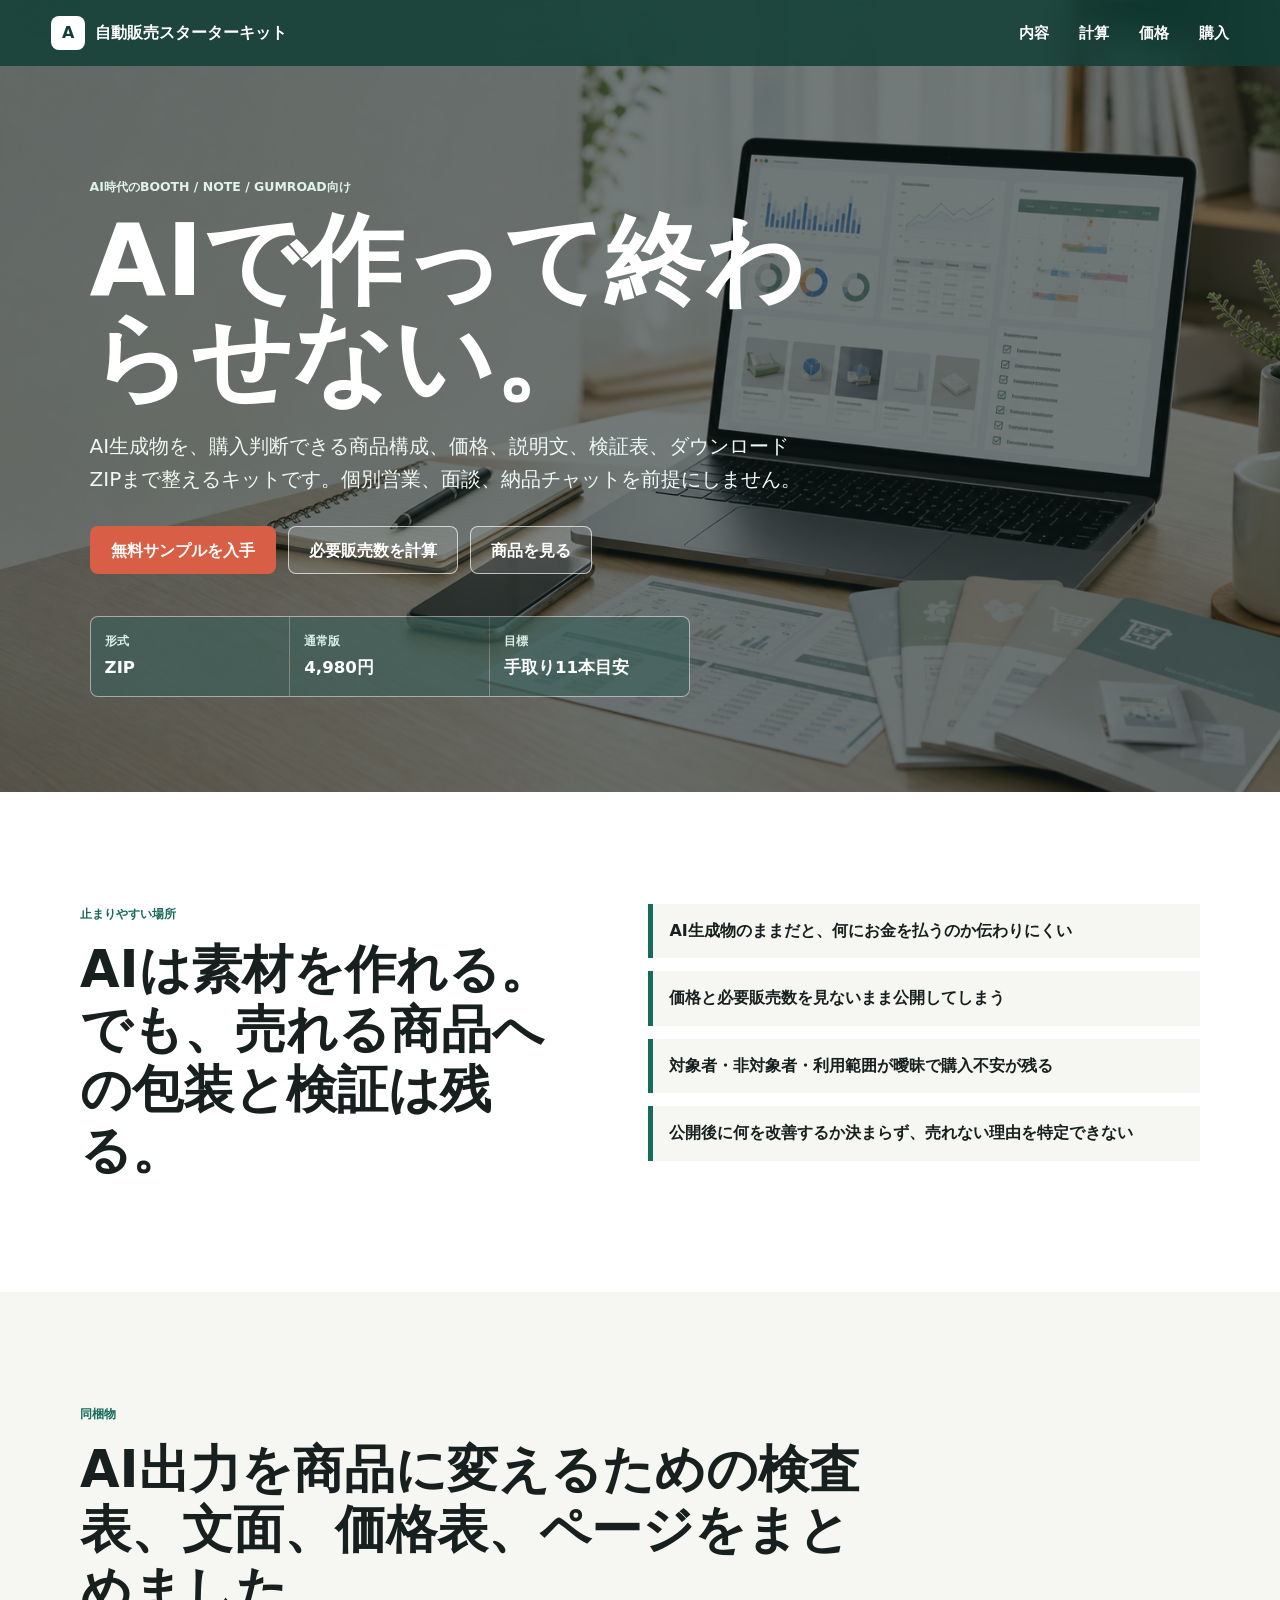
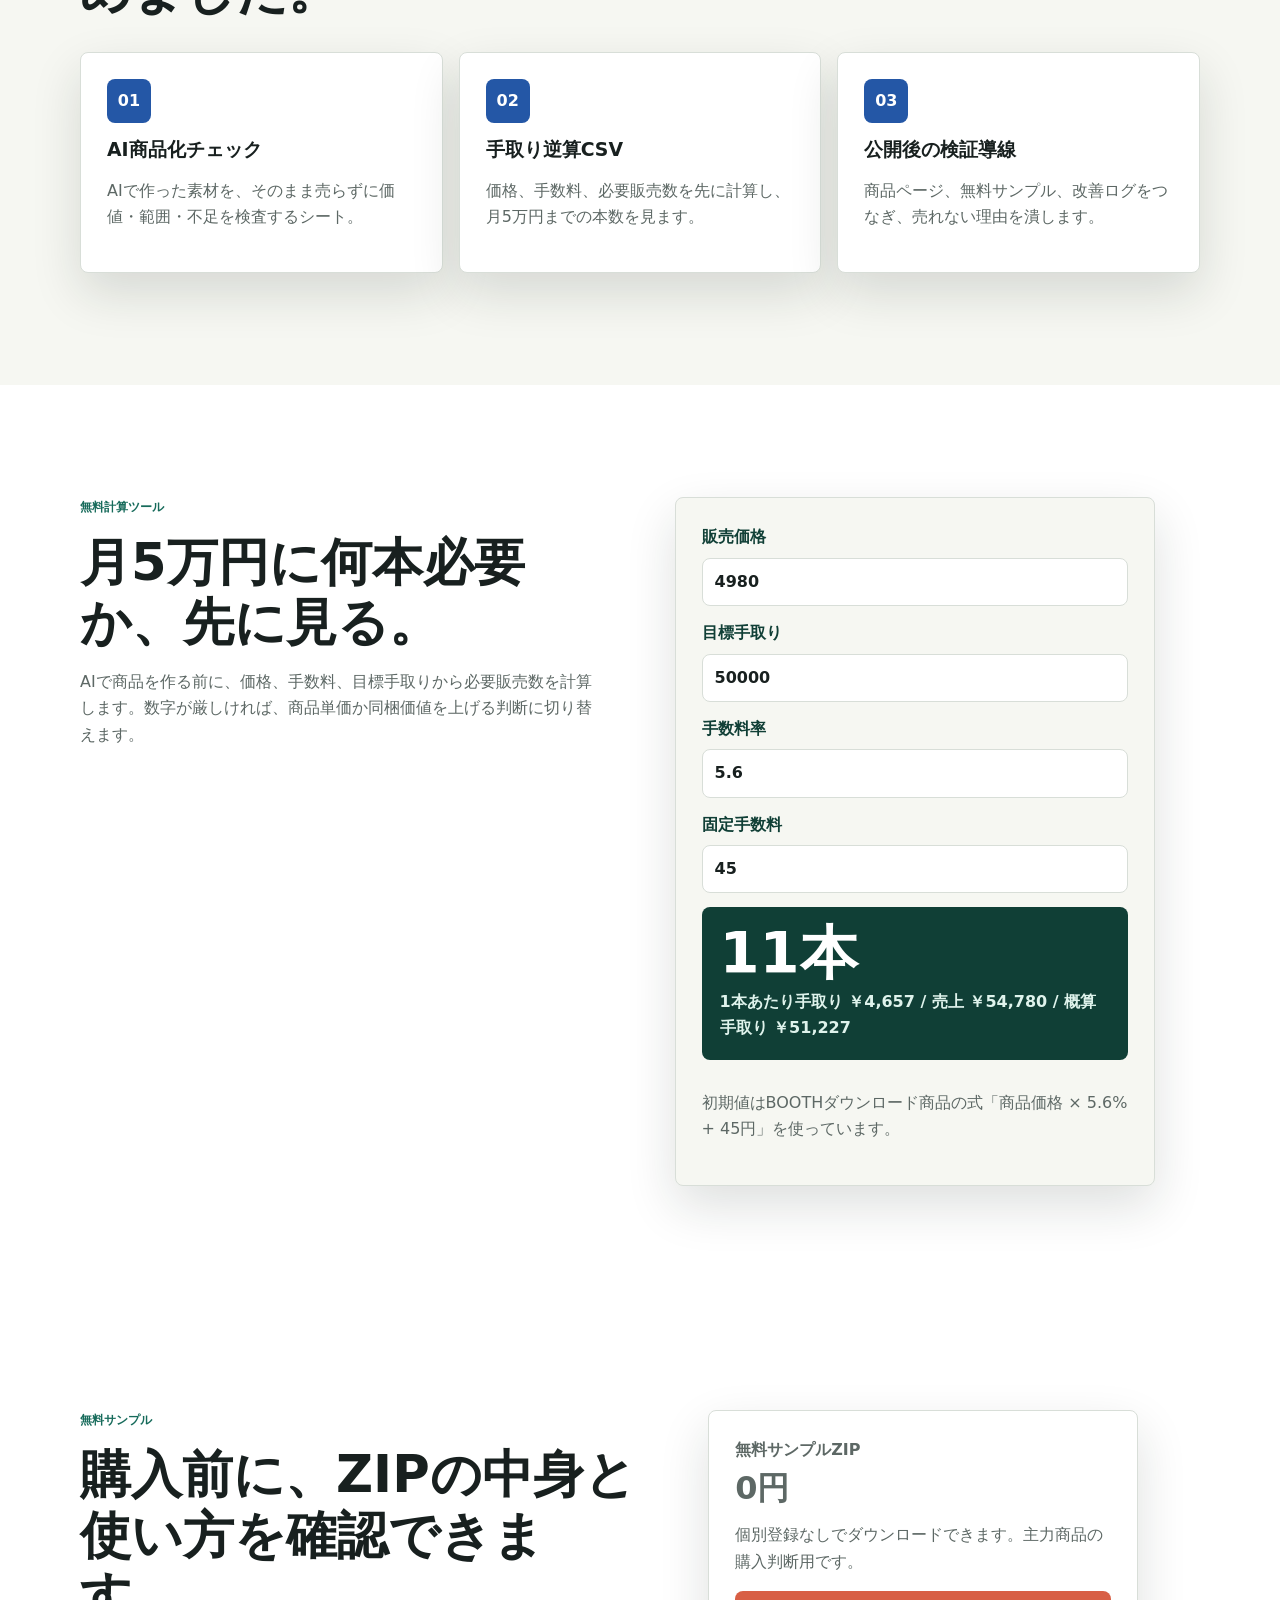
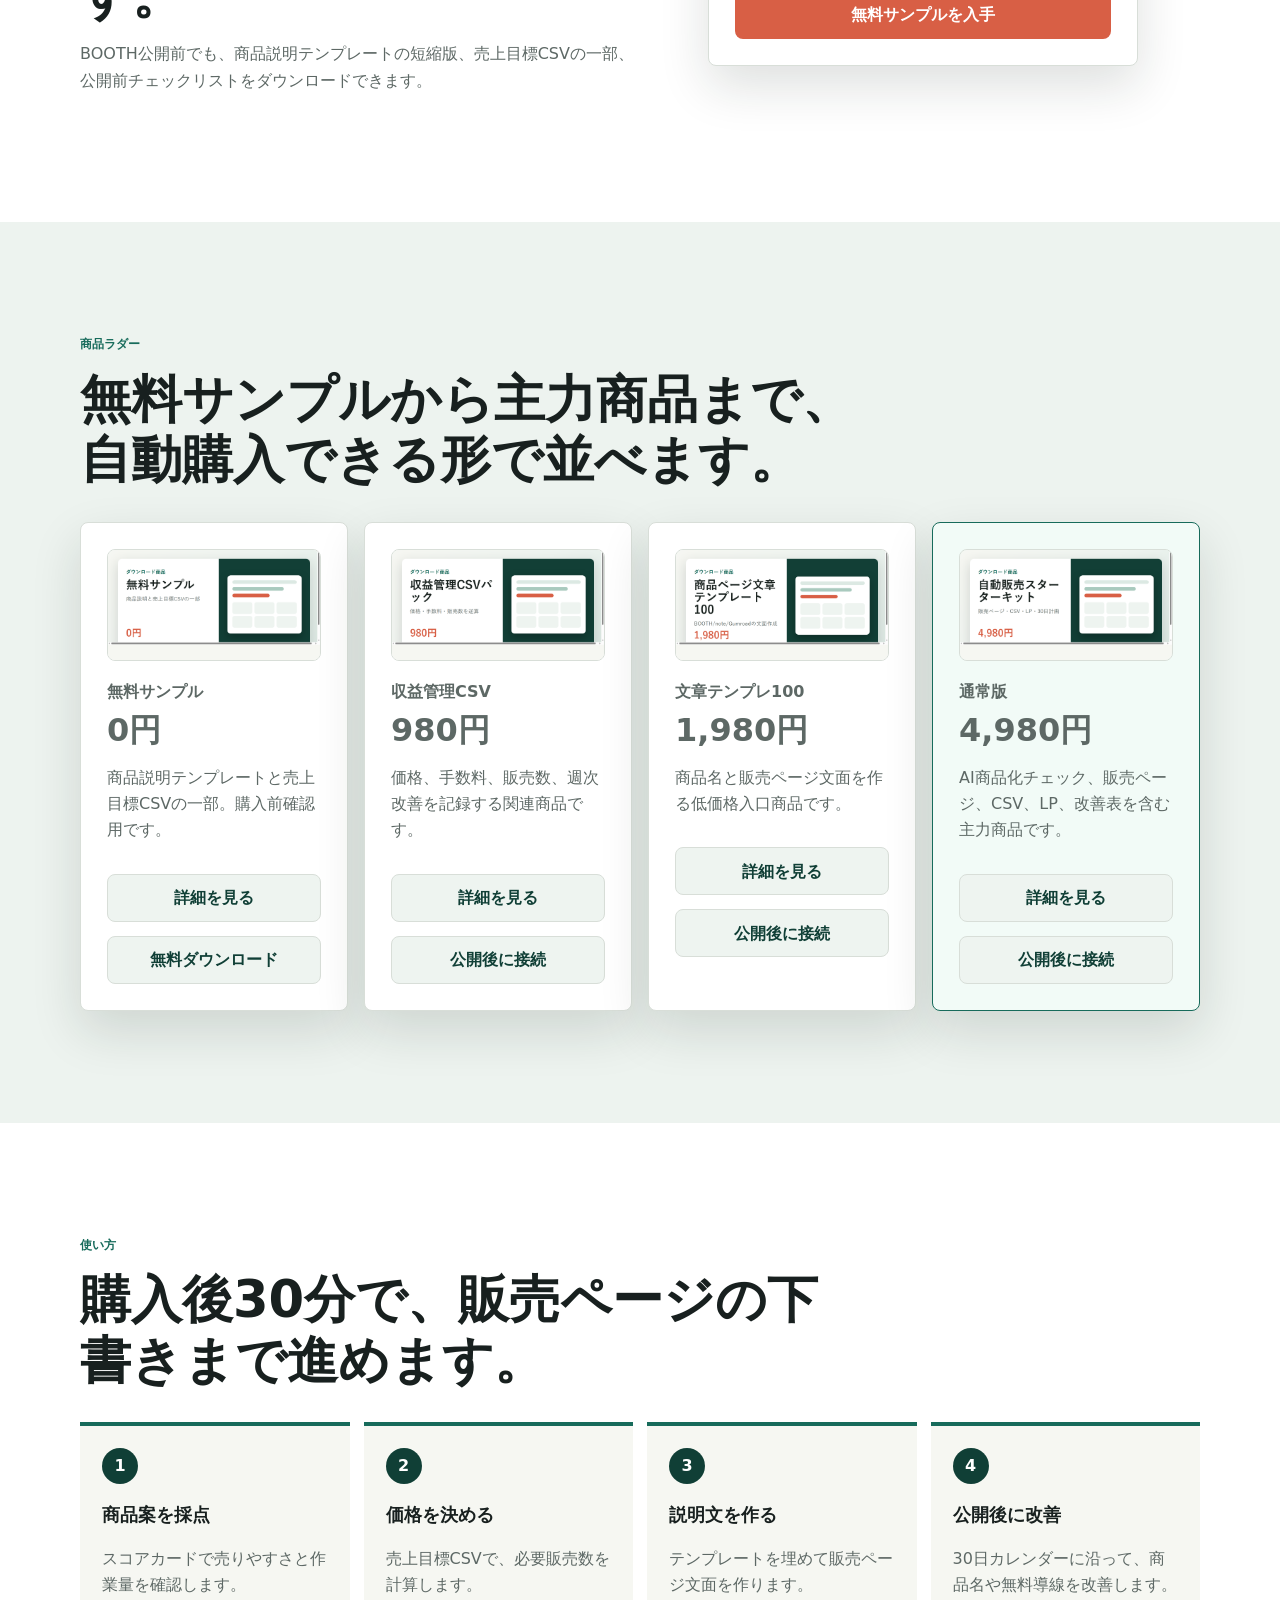
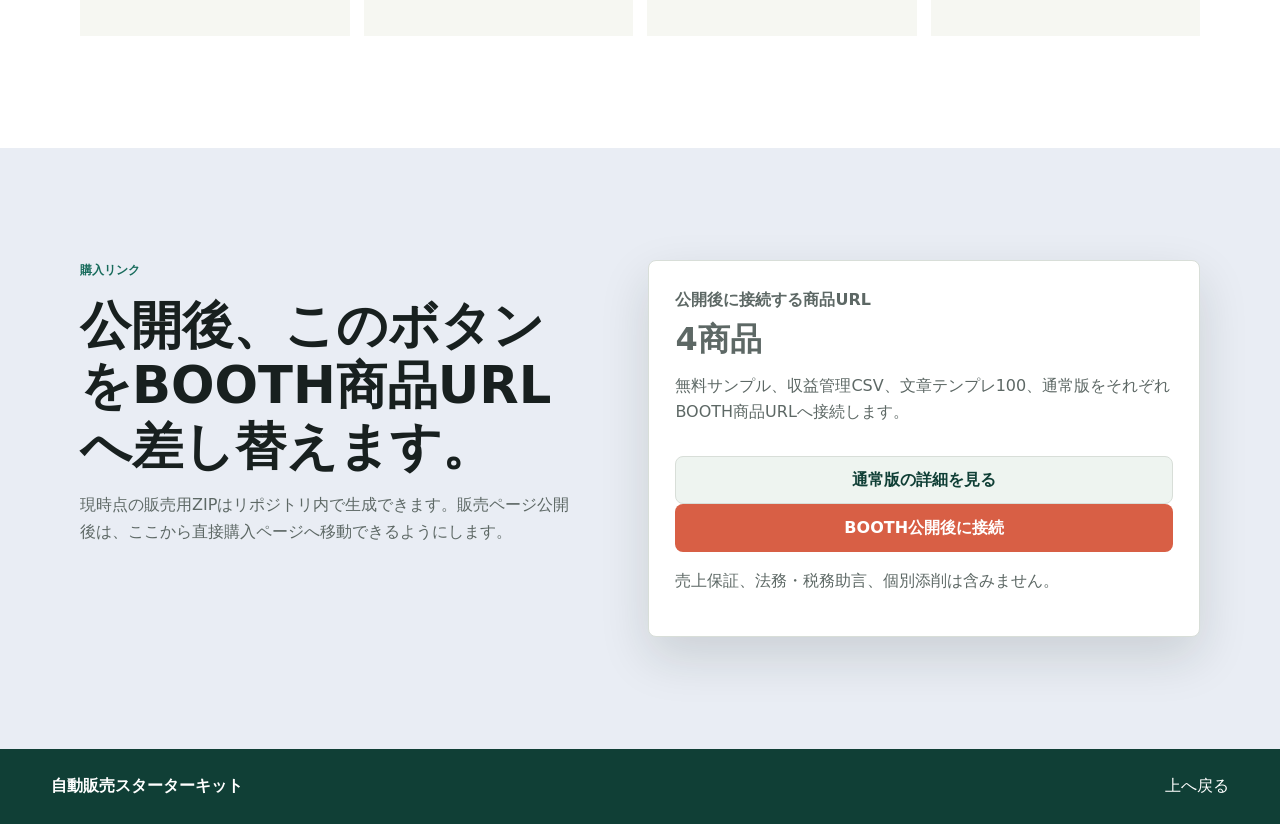
==== commit b9c9af80: "販売LPを公開用に更新" ====
--- a/index.html
+++ b/index.html
@@ -3,9 +3,9 @@
   <head>
     <meta charset="utf-8">
     <meta name="viewport" content="width=device-width, initial-scale=1">
-    <meta name="description" content="営業や個別対応に頼らず、デジタル商品を販売ページとダウンロードZIPで売り始めるためのテンプレート集。">
+    <meta name="description" content="AIで作った素材を、販売ページ・価格・検証表・ダウンロードZIPまで整えて売り始めるための実務キット。">
     <meta property="og:title" content="自動販売スターターキット">
-    <meta property="og:description" content="販売ページ、管理CSV、商品説明テンプレートで、デジタル商品の自動販売導線を作るキット。">
+    <meta property="og:description" content="AI生成物をそのまま出さず、販売できる商品構成・価格・説明・検証導線へ整えるキット。">
     <meta property="og:type" content="website">
     <meta property="og:image" content="assets/products/auto-sales-kit.png">
     <meta name="twitter:card" content="summary_large_image">
@@ -20,6 +20,7 @@
       </a>
       <nav class="nav" aria-label="主要ナビゲーション">
         <a href="#inside">内容</a>
+        <a href="#calculator">計算</a>
         <a href="#plans">価格</a>
         <a href="#buy">購入</a>
       </nav>
@@ -30,11 +31,12 @@
         <div class="hero-media" aria-hidden="true"></div>
         <div class="hero-overlay" aria-hidden="true"></div>
         <div class="hero-content">
-          <p class="eyebrow">BOOTH / note / Gumroad向け</p>
-          <h1>営業しない販売を作る。</h1>
-          <p class="lead">デジタル商品を、販売ページとダウンロードZIPで売り始めるためのテンプレート集です。個別営業、面談、納品チャットを前提にしません。</p>
+          <p class="eyebrow">AI時代のBOOTH / note / Gumroad向け</p>
+          <h1>AIで作って終わらせない。</h1>
+          <p class="lead">AI生成物を、購入判断できる商品構成、価格、説明文、検証表、ダウンロードZIPまで整えるキットです。個別営業、面談、納品チャットを前提にしません。</p>
           <div class="hero-actions">
             <a class="button primary" href="downloads/free-sample.zip" download>無料サンプルを入手</a>
+            <a class="button secondary" href="#calculator">必要販売数を計算</a>
             <a class="button secondary" href="#plans">商品を見る</a>
           </div>
           <dl class="hero-metrics" aria-label="商品概要">
@@ -48,7 +50,7 @@
             </div>
             <div>
               <dt>目標</dt>
-              <dd>11本で5万円</dd>
+              <dd>手取り11本目安</dd>
             </div>
           </dl>
         </div>
@@ -58,13 +60,13 @@
         <div class="section-inner split">
           <div>
             <p class="eyebrow dark">止まりやすい場所</p>
-            <h2>商品は作れても、販売ページと運用で止まる。</h2>
+            <h2>AIは素材を作れる。でも、売れる商品への包装と検証は残る。</h2>
           </div>
           <ul class="check-list">
-            <li>商品説明をゼロから書くのに時間がかかる</li>
-            <li>価格と販売数の目標が曖昧なまま公開する</li>
-            <li>購入後の説明不足で問い合わせが増える</li>
-            <li>改善タスクが決まらず、公開後に放置する</li>
+            <li>AI生成物のままだと、何にお金を払うのか伝わりにくい</li>
+            <li>価格と必要販売数を見ないまま公開してしまう</li>
+            <li>対象者・非対象者・利用範囲が曖昧で購入不安が残る</li>
+            <li>公開後に何を改善するか決まらず、売れない理由を特定できない</li>
           </ul>
         </div>
       </section>
@@ -73,25 +75,56 @@
         <div class="section-inner">
           <div class="section-heading">
             <p class="eyebrow dark">同梱物</p>
-            <h2>販売開始に必要な文面、表、ページをまとめました。</h2>
+            <h2>AI出力を商品に変えるための検査表、文面、価格表、ページをまとめました。</h2>
           </div>
           <div class="feature-grid">
             <article class="feature">
               <span class="feature-icon">01</span>
-              <h3>販売ページ文面</h3>
-              <p>BOOTH、note、Gumroadに貼り付けやすい商品説明テンプレート。</p>
+              <h3>AI商品化チェック</h3>
+              <p>AIで作った素材を、そのまま売らずに価値・範囲・不足を検査するシート。</p>
             </article>
             <article class="feature">
               <span class="feature-icon">02</span>
-              <h3>管理CSV</h3>
-              <p>売上目標、商品企画、30日カレンダーを表で管理できます。</p>
+              <h3>手取り逆算CSV</h3>
+              <p>価格、手数料、必要販売数を先に計算し、月5万円までの本数を見ます。</p>
             </article>
             <article class="feature">
               <span class="feature-icon">03</span>
-              <h3>LPテンプレート</h3>
-              <p>販売ページ以外にも置ける、軽量なHTMLランディングページ。</p>
-            </article>
-          </div>
+              <h3>公開後の検証導線</h3>
+              <p>商品ページ、無料サンプル、改善ログをつなぎ、売れない理由を潰します。</p>
+            </article>
+          </div>
+        </div>
+      </section>
+
+
+      <section class="section calculator" id="calculator">
+        <div class="section-inner calculator-layout">
+          <div>
+            <p class="eyebrow dark">無料計算ツール</p>
+            <h2>月5万円に何本必要か、先に見る。</h2>
+            <p class="buy-copy">AIで商品を作る前に、価格、手数料、目標手取りから必要販売数を計算します。数字が厳しければ、商品単価か同梱価値を上げる判断に切り替えます。</p>
+          </div>
+          <form class="calculator-panel" data-calculator>
+            <label>
+              <span>販売価格</span>
+              <input type="number" name="price" min="100" step="100" value="4980">
+            </label>
+            <label>
+              <span>目標手取り</span>
+              <input type="number" name="target" min="1000" step="1000" value="50000">
+            </label>
+            <label>
+              <span>手数料率</span>
+              <input type="number" name="rate" min="0" max="50" step="0.1" value="5.6">
+            </label>
+            <label>
+              <span>固定手数料</span>
+              <input type="number" name="fixed" min="0" step="1" value="45">
+            </label>
+            <output class="calculator-result" data-calculator-result aria-live="polite">計算中</output>
+            <p class="form-note">初期値はBOOTHダウンロード商品の式「商品価格 × 5.6% + 45円」を使っています。</p>
+          </form>
         </div>
       </section>
 
@@ -146,7 +179,7 @@
               <img class="product-image" src="assets/products/auto-sales-kit.png" alt="自動販売スターターキットの商品画像">
               <p class="plan-name">通常版</p>
               <p class="price">4,980円</p>
-              <p>販売ページ、CSV、LP、チェックリストを含む主力商品です。</p>
+              <p>AI商品化チェック、販売ページ、CSV、LP、改善表を含む主力商品です。</p>
               <a class="button tertiary" href="products/auto-sales-kit.html">詳細を見る</a>
               <a class="button tertiary product-link" data-product="auto_sales_kit" href="#" aria-disabled="true">公開後に接続</a>
             </article>
@@ -208,5 +241,6 @@
       <p>自動販売スターターキット</p>
       <a href="#top">上へ戻る</a>
     </footer>
+    <script src="scripts/main.js"></script>
   </body>
 </html>
--- a/styles.css
+++ b/styles.css
@@ -634,3 +634,68 @@
     position: static;
   }
 }
+
+.calculator {
+  background: #ffffff;
+}
+
+.calculator-layout {
+  display: grid;
+  grid-template-columns: minmax(0, 0.92fr) minmax(320px, 480px);
+  gap: clamp(28px, 6vw, 72px);
+  align-items: start;
+}
+
+.calculator-panel {
+  display: grid;
+  gap: 14px;
+  padding: 26px;
+  border: 1px solid var(--line);
+  border-radius: 8px;
+  background: var(--paper);
+  box-shadow: var(--shadow);
+}
+
+.calculator-panel label {
+  display: grid;
+  gap: 7px;
+  color: var(--green-dark);
+  font-weight: 800;
+}
+
+.calculator-panel input {
+  min-height: 48px;
+  width: 100%;
+  padding: 10px 12px;
+  border: 1px solid var(--line);
+  border-radius: 8px;
+  color: var(--ink);
+  background: var(--white);
+  font: inherit;
+}
+
+.calculator-result {
+  display: grid;
+  gap: 6px;
+  min-height: 96px;
+  padding: 18px;
+  border-radius: 8px;
+  color: var(--white);
+  background: var(--green-dark);
+}
+
+.calculator-result strong {
+  font-size: clamp(2.1rem, 5vw, 3.6rem);
+  line-height: 1;
+}
+
+.calculator-result span {
+  color: #dff3ec;
+  font-weight: 800;
+}
+
+@media (max-width: 820px) {
+  .calculator-layout {
+    grid-template-columns: 1fr;
+  }
+}
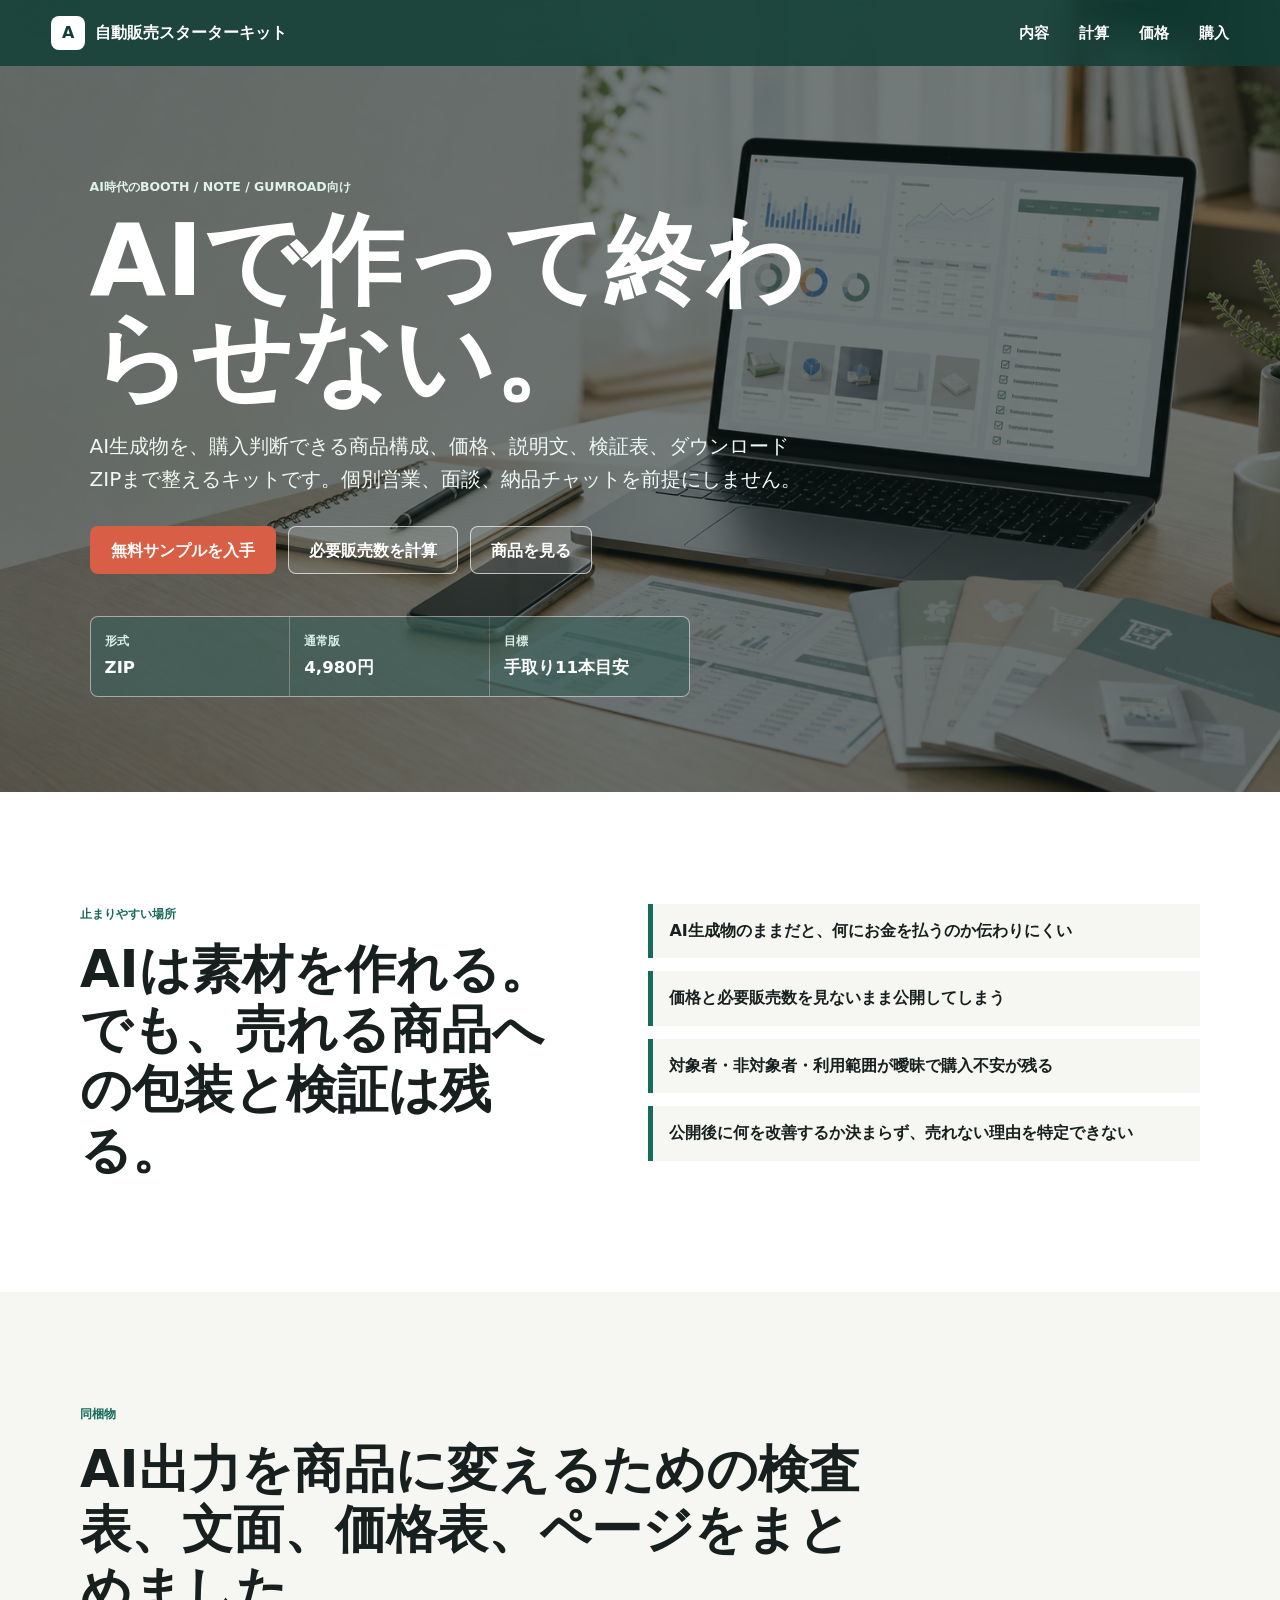
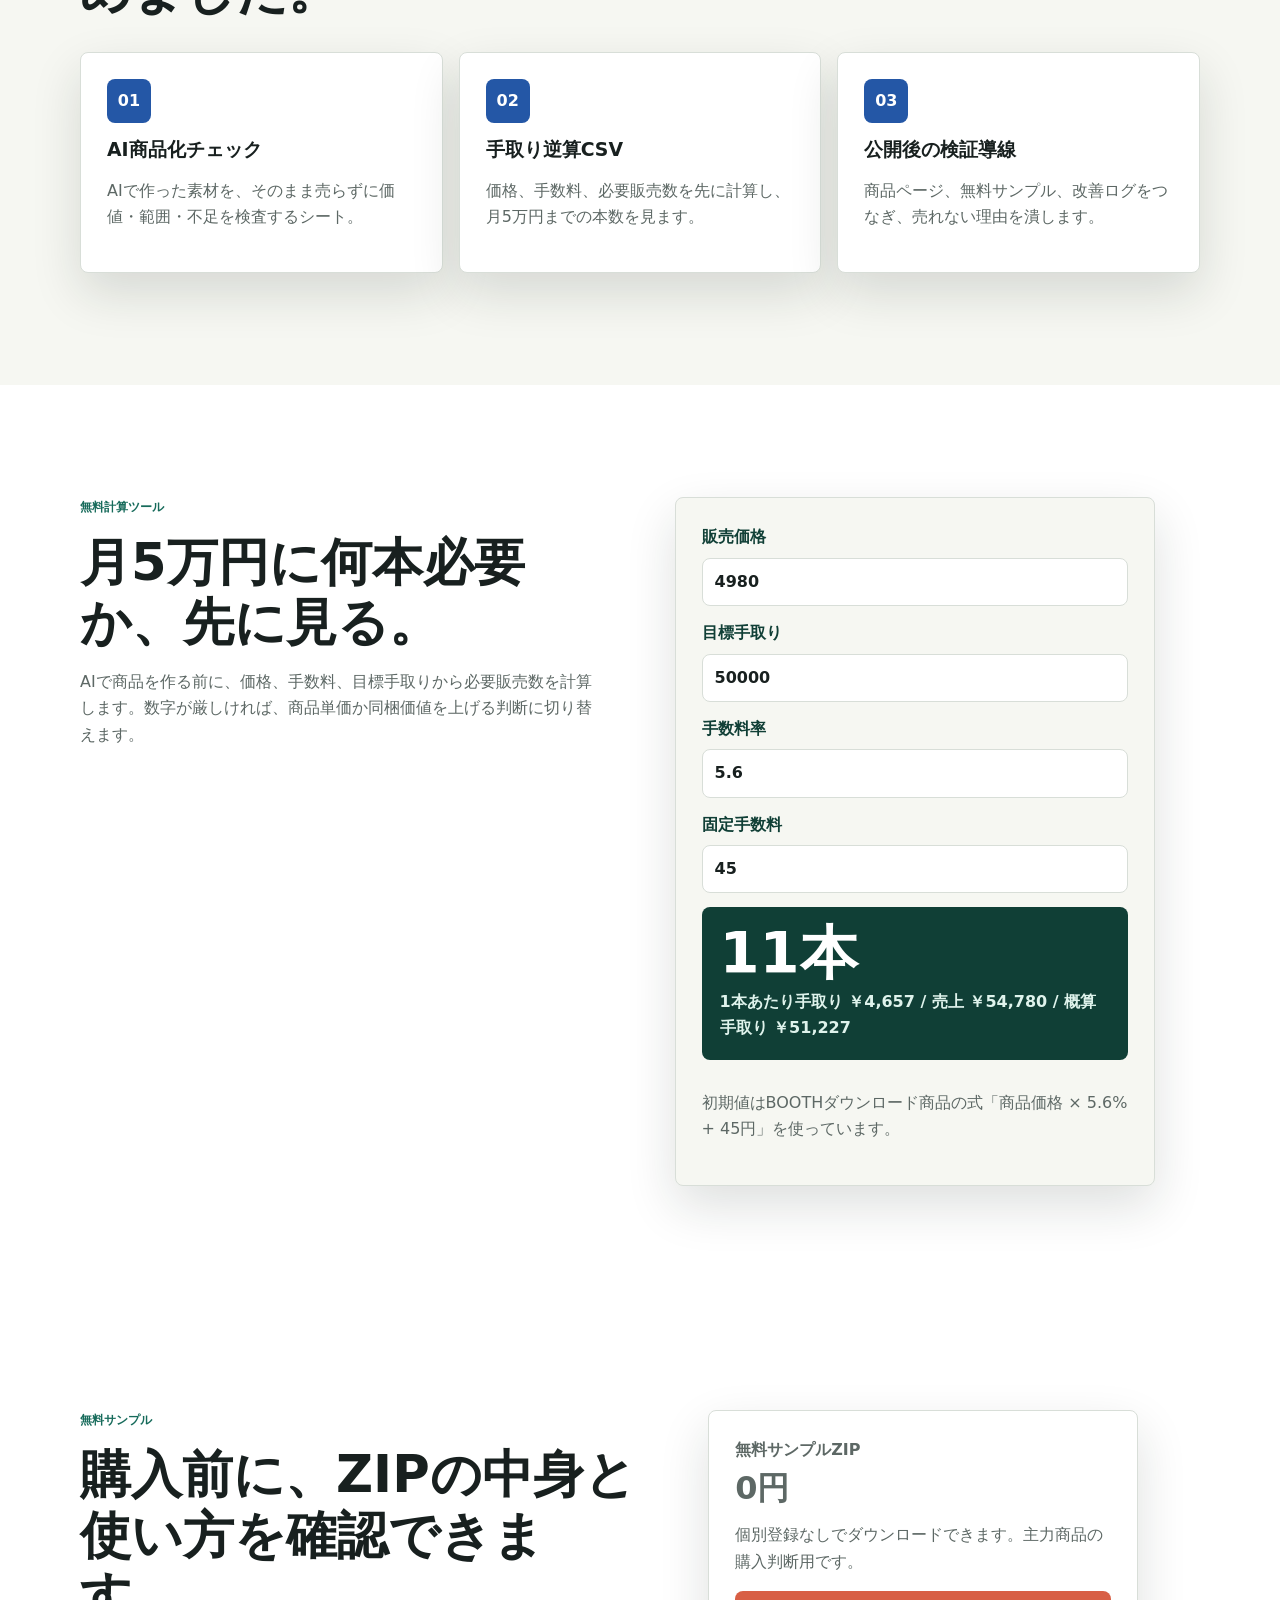
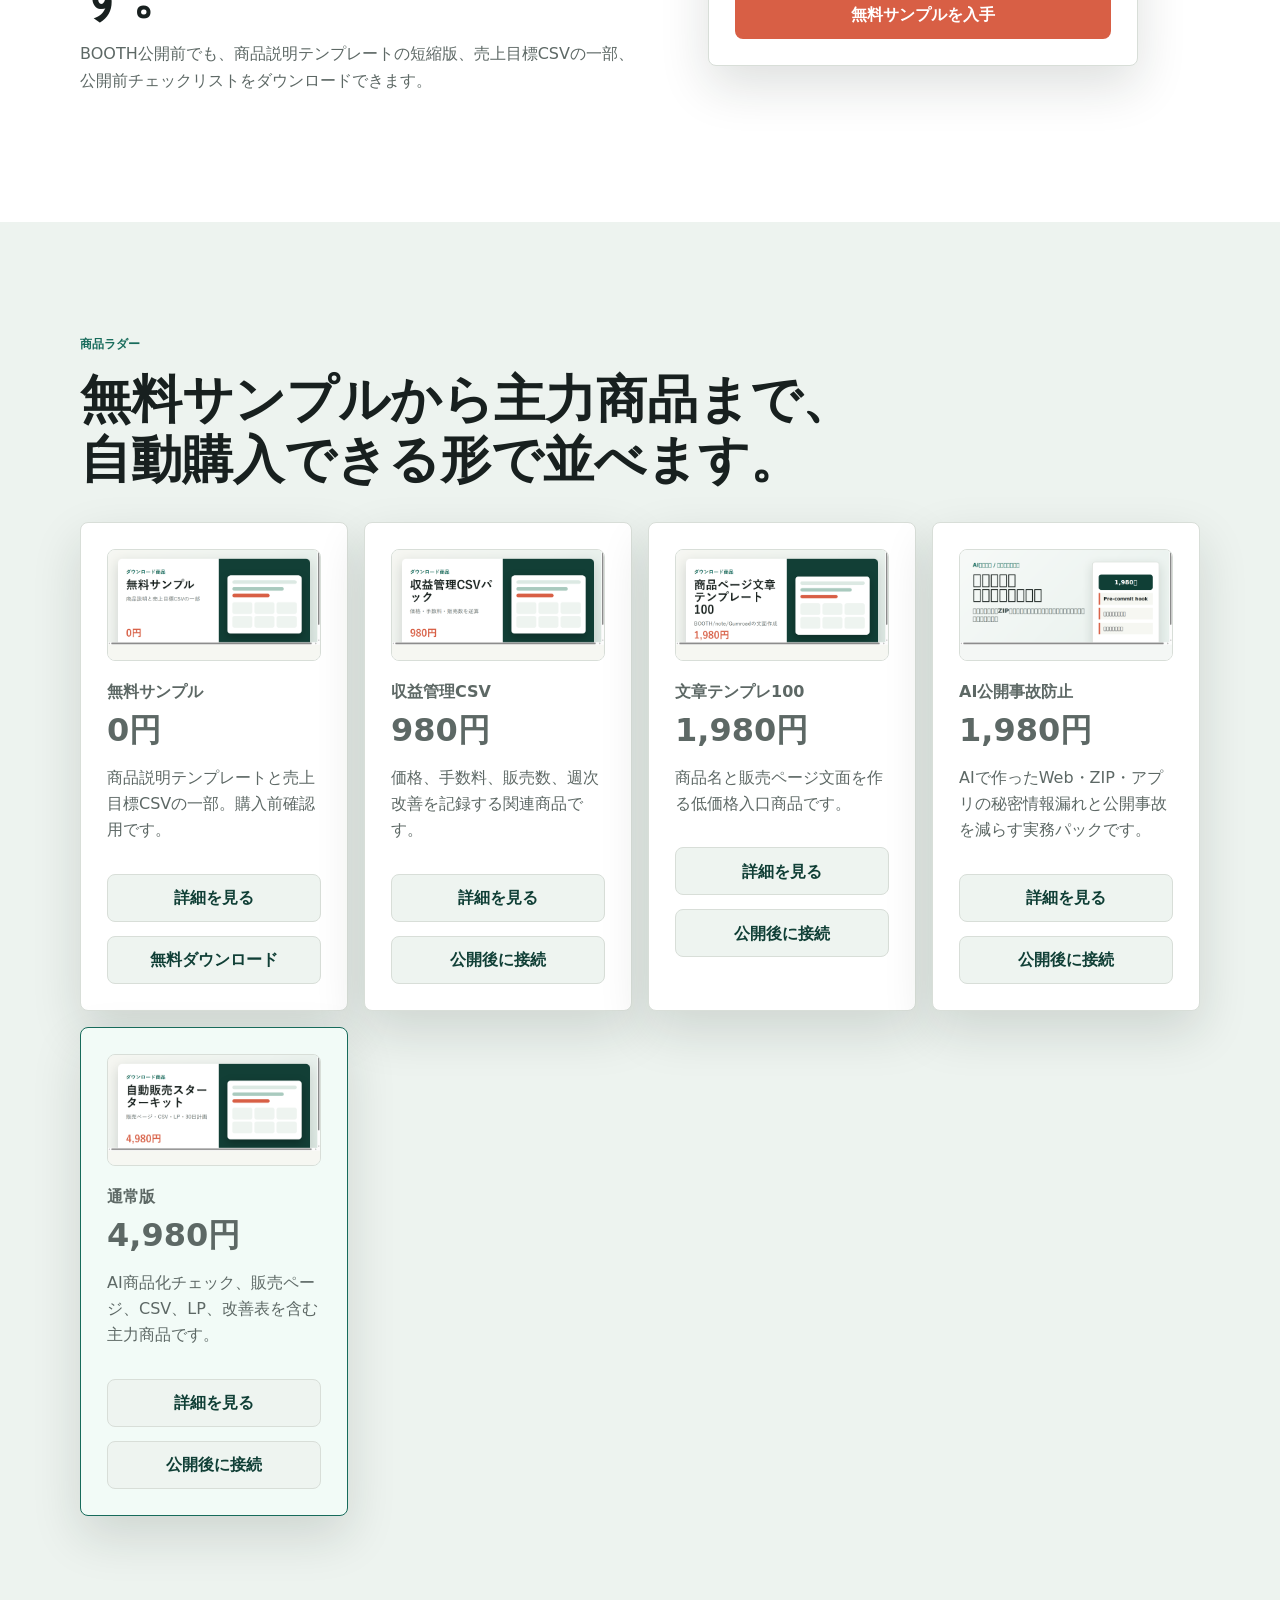
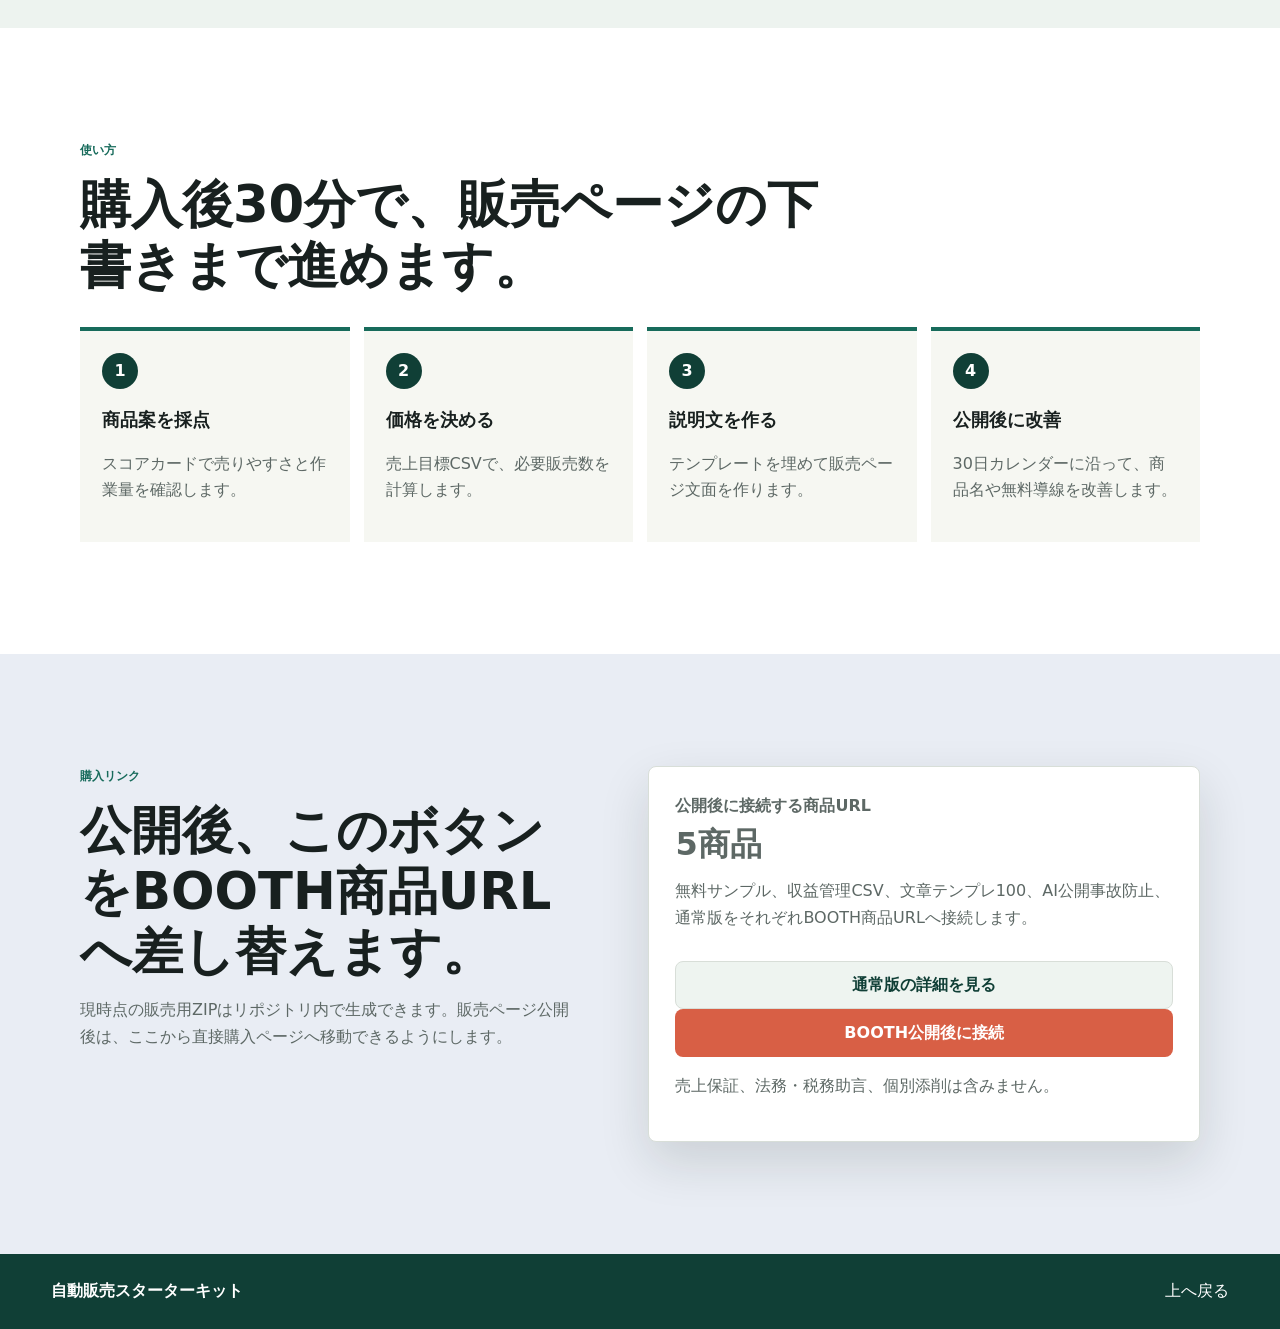
==== commit a267a9d1: "販売LPを公開用に更新" ====
--- a/index.html
+++ b/index.html
@@ -175,6 +175,15 @@
               <a class="button tertiary" href="products/listing-copy-pack.html">詳細を見る</a>
               <a class="button tertiary product-link" data-product="listing_copy_pack" href="#" aria-disabled="true">公開後に接続</a>
             </article>
+
+            <article class="plan">
+              <img class="product-image" src="assets/products/ai-safety-pack.png" alt="AI個人開発 公開事故防止スターターパックの商品画像">
+              <p class="plan-name">AI公開事故防止</p>
+              <p class="price">1,980円</p>
+              <p>AIで作ったWeb・ZIP・アプリの秘密情報漏れと公開事故を減らす実務パックです。</p>
+              <a class="button tertiary" href="products/ai-safety-pack.html">詳細を見る</a>
+              <a class="button tertiary product-link" data-product="ai_safety_pack" href="#" aria-disabled="true">公開後に接続</a>
+            </article>
             <article class="plan featured">
               <img class="product-image" src="assets/products/auto-sales-kit.png" alt="自動販売スターターキットの商品画像">
               <p class="plan-name">通常版</p>
@@ -227,8 +236,8 @@
           </div>
           <div class="buy-panel">
             <p class="plan-name">公開後に接続する商品URL</p>
-            <p class="price">4商品</p>
-            <p>無料サンプル、収益管理CSV、文章テンプレ100、通常版をそれぞれBOOTH商品URLへ接続します。</p>
+            <p class="price">5商品</p>
+            <p>無料サンプル、収益管理CSV、文章テンプレ100、AI公開事故防止、通常版をそれぞれBOOTH商品URLへ接続します。</p>
             <a class="button tertiary full" href="products/auto-sales-kit.html">通常版の詳細を見る</a>
             <a class="button primary full product-link" data-product="auto_sales_kit" href="#" aria-disabled="true">BOOTH公開後に接続</a>
             <p class="form-note">売上保証、法務・税務助言、個別添削は含みません。</p>
--- a/styles.css
+++ b/styles.css
@@ -443,7 +443,7 @@
 
 
 .ladder-grid {
-  grid-template-columns: repeat(4, minmax(0, 1fr));
+  grid-template-columns: repeat(auto-fit, minmax(230px, 1fr));
 }
 
 @media (max-width: 980px) {
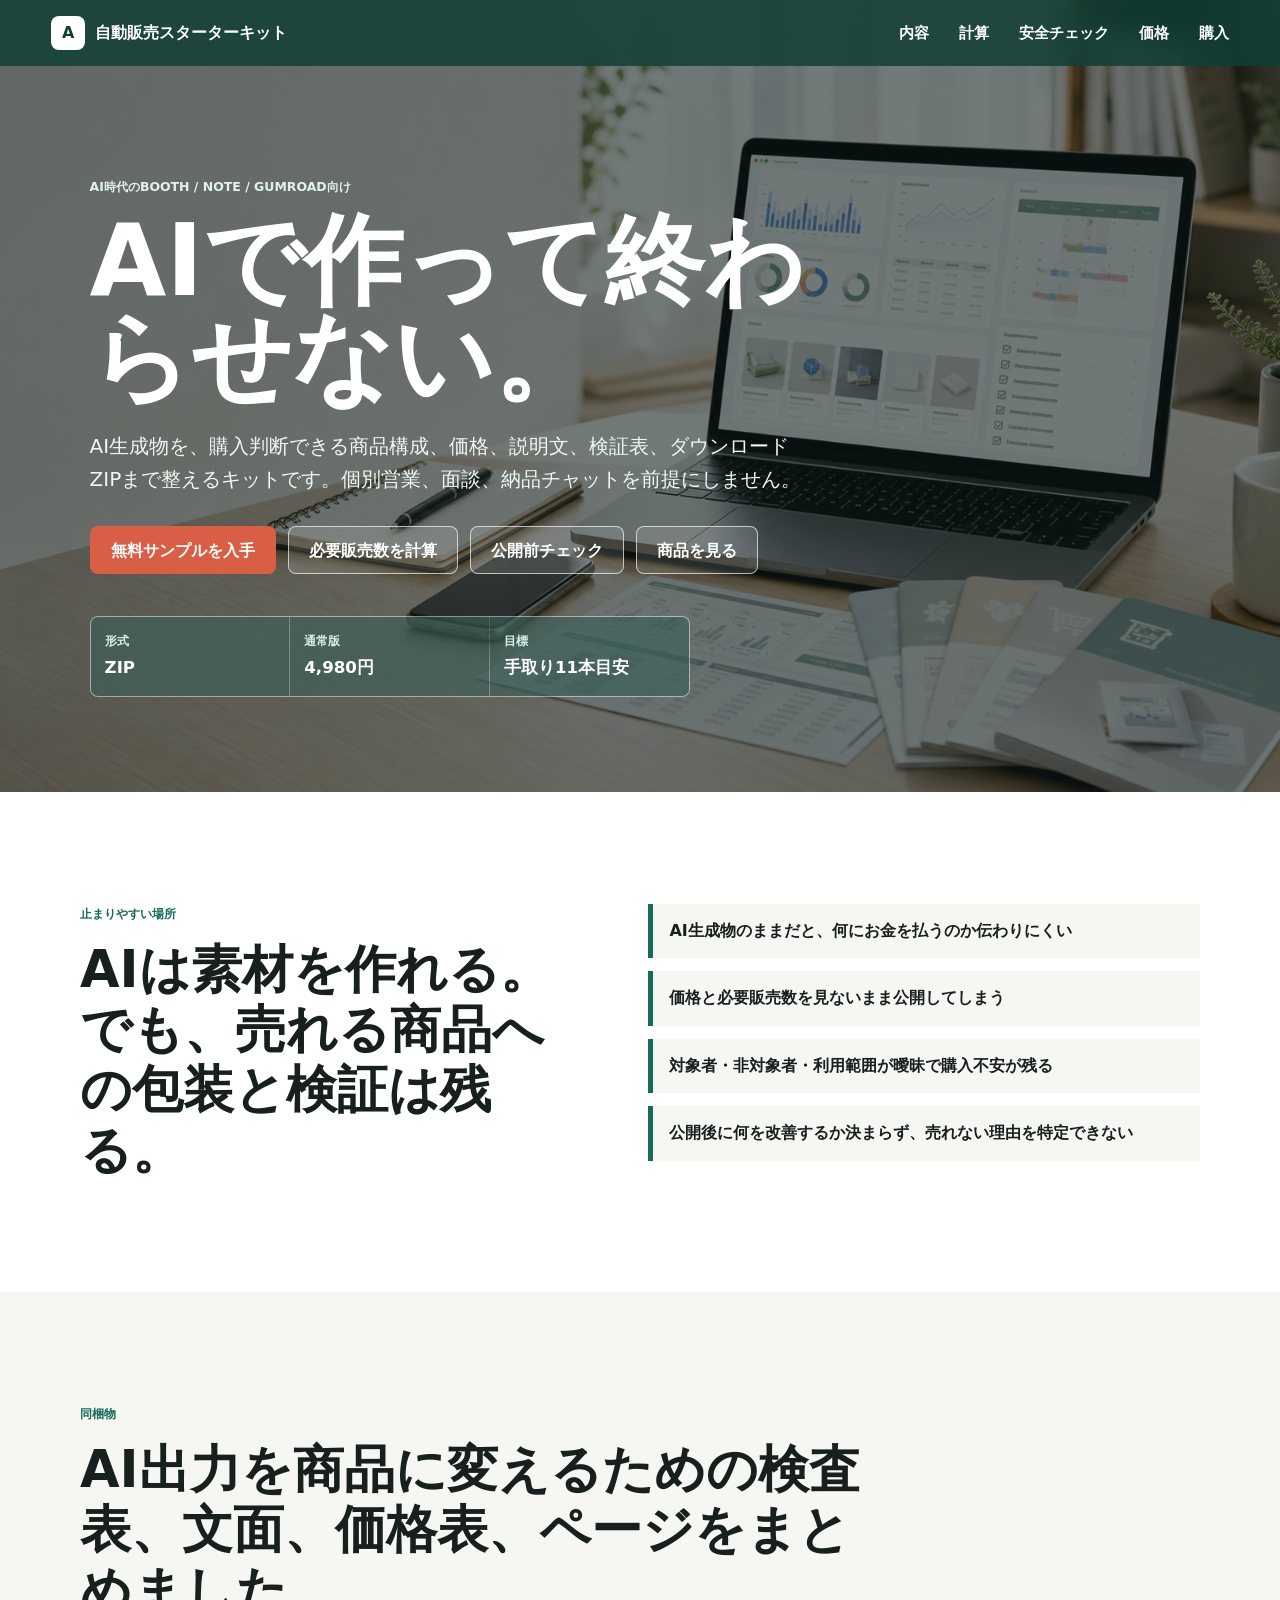
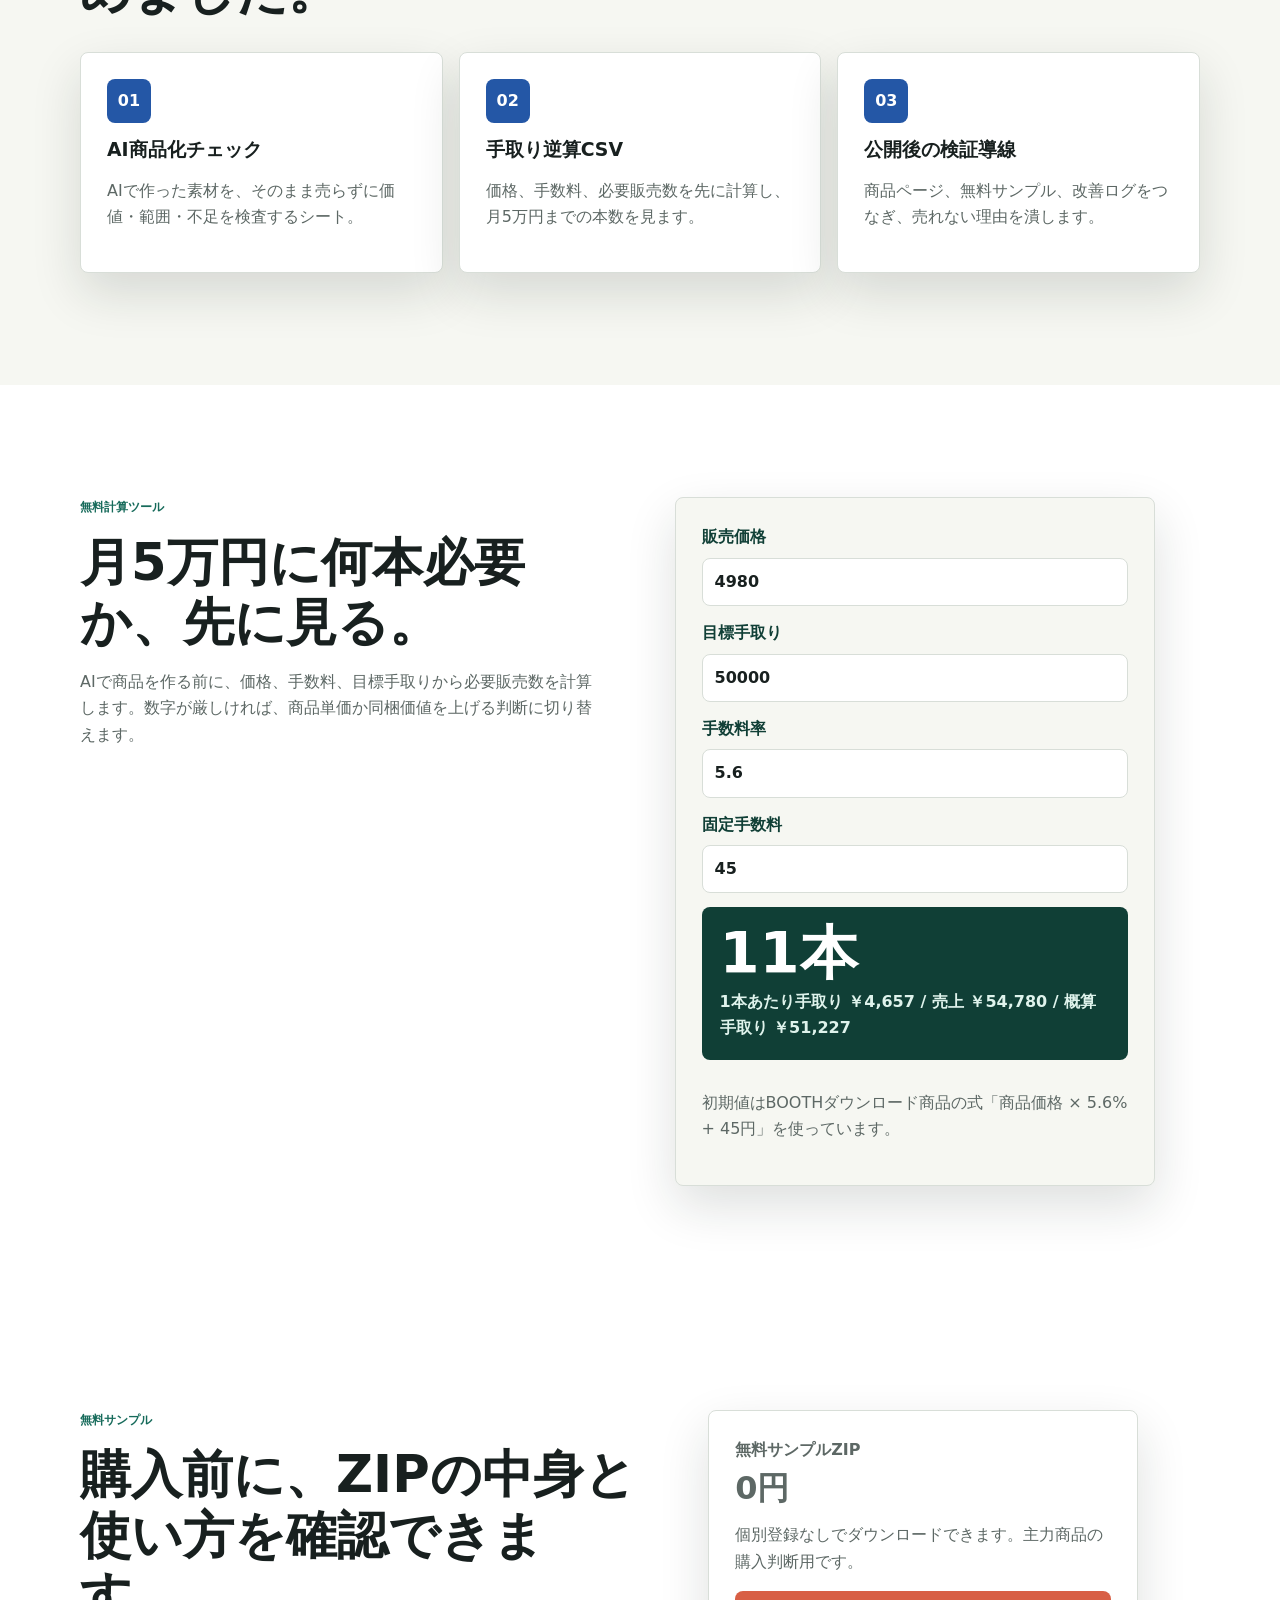
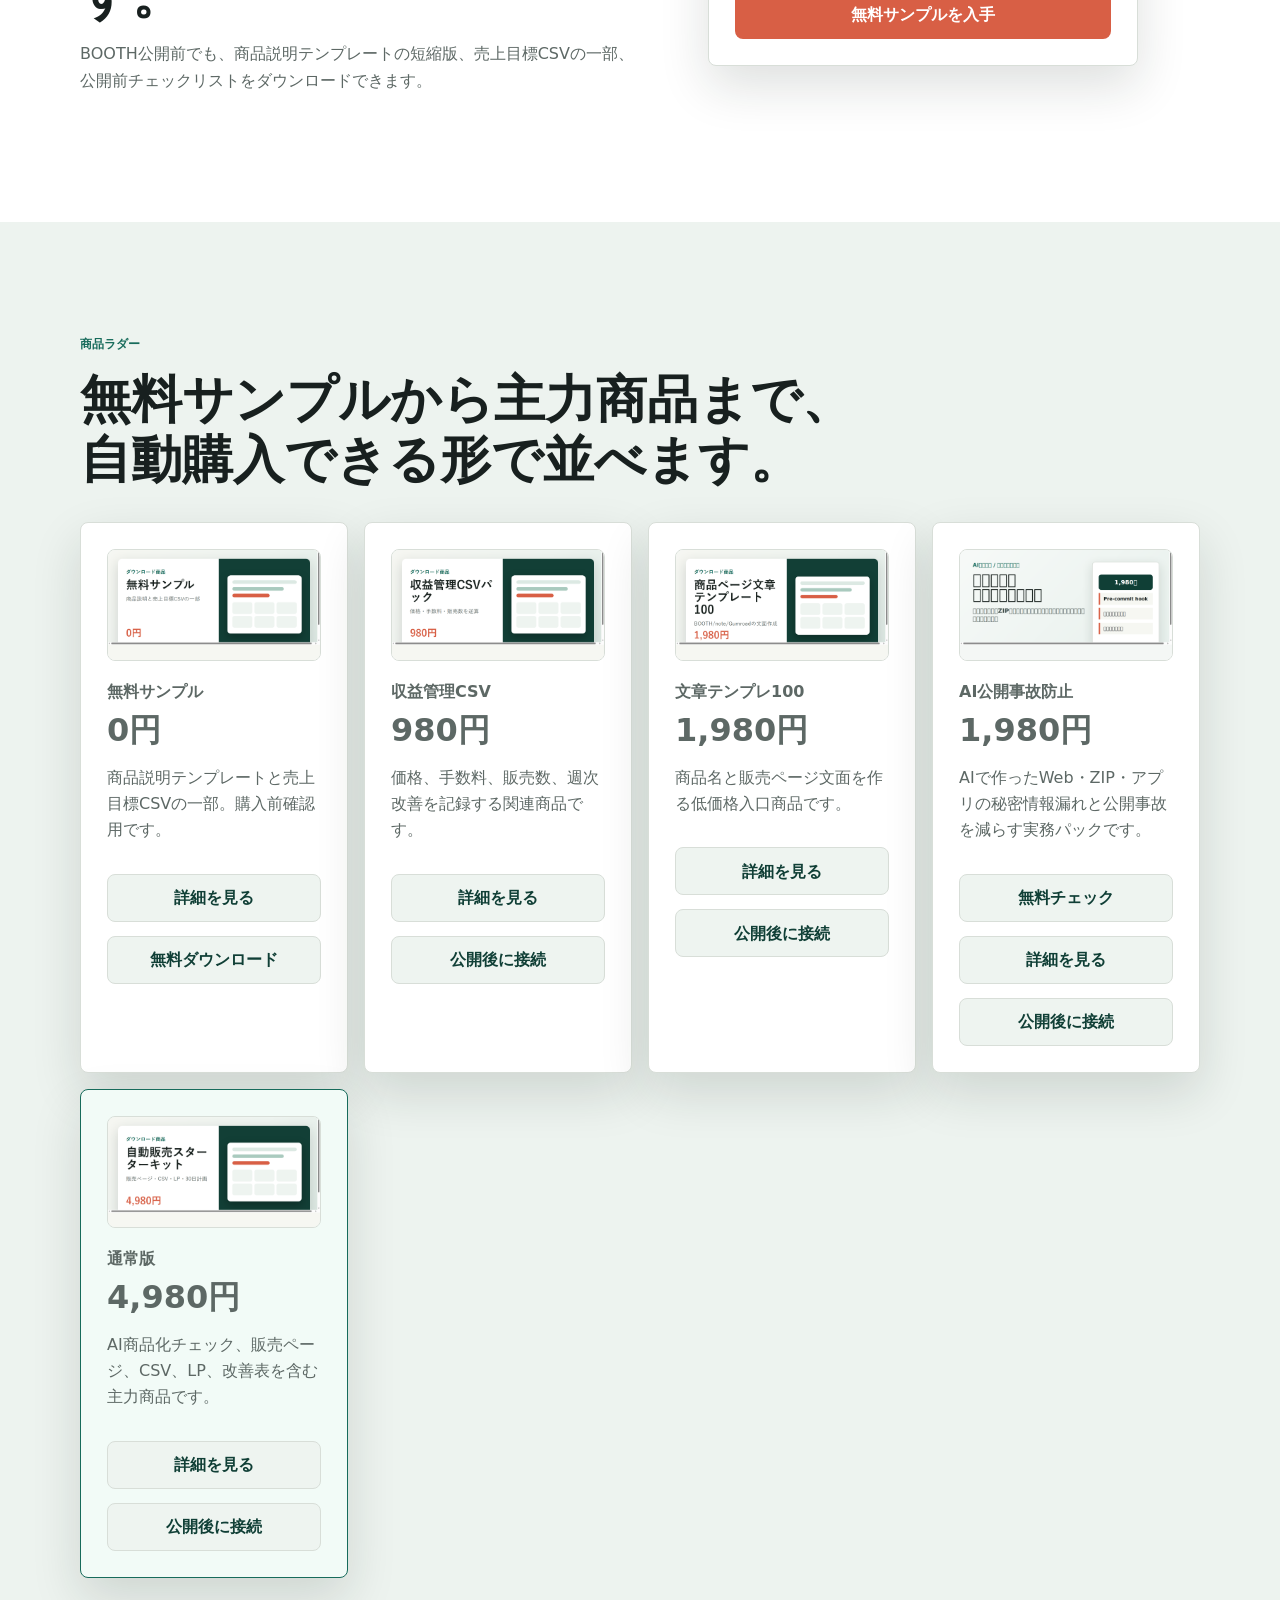
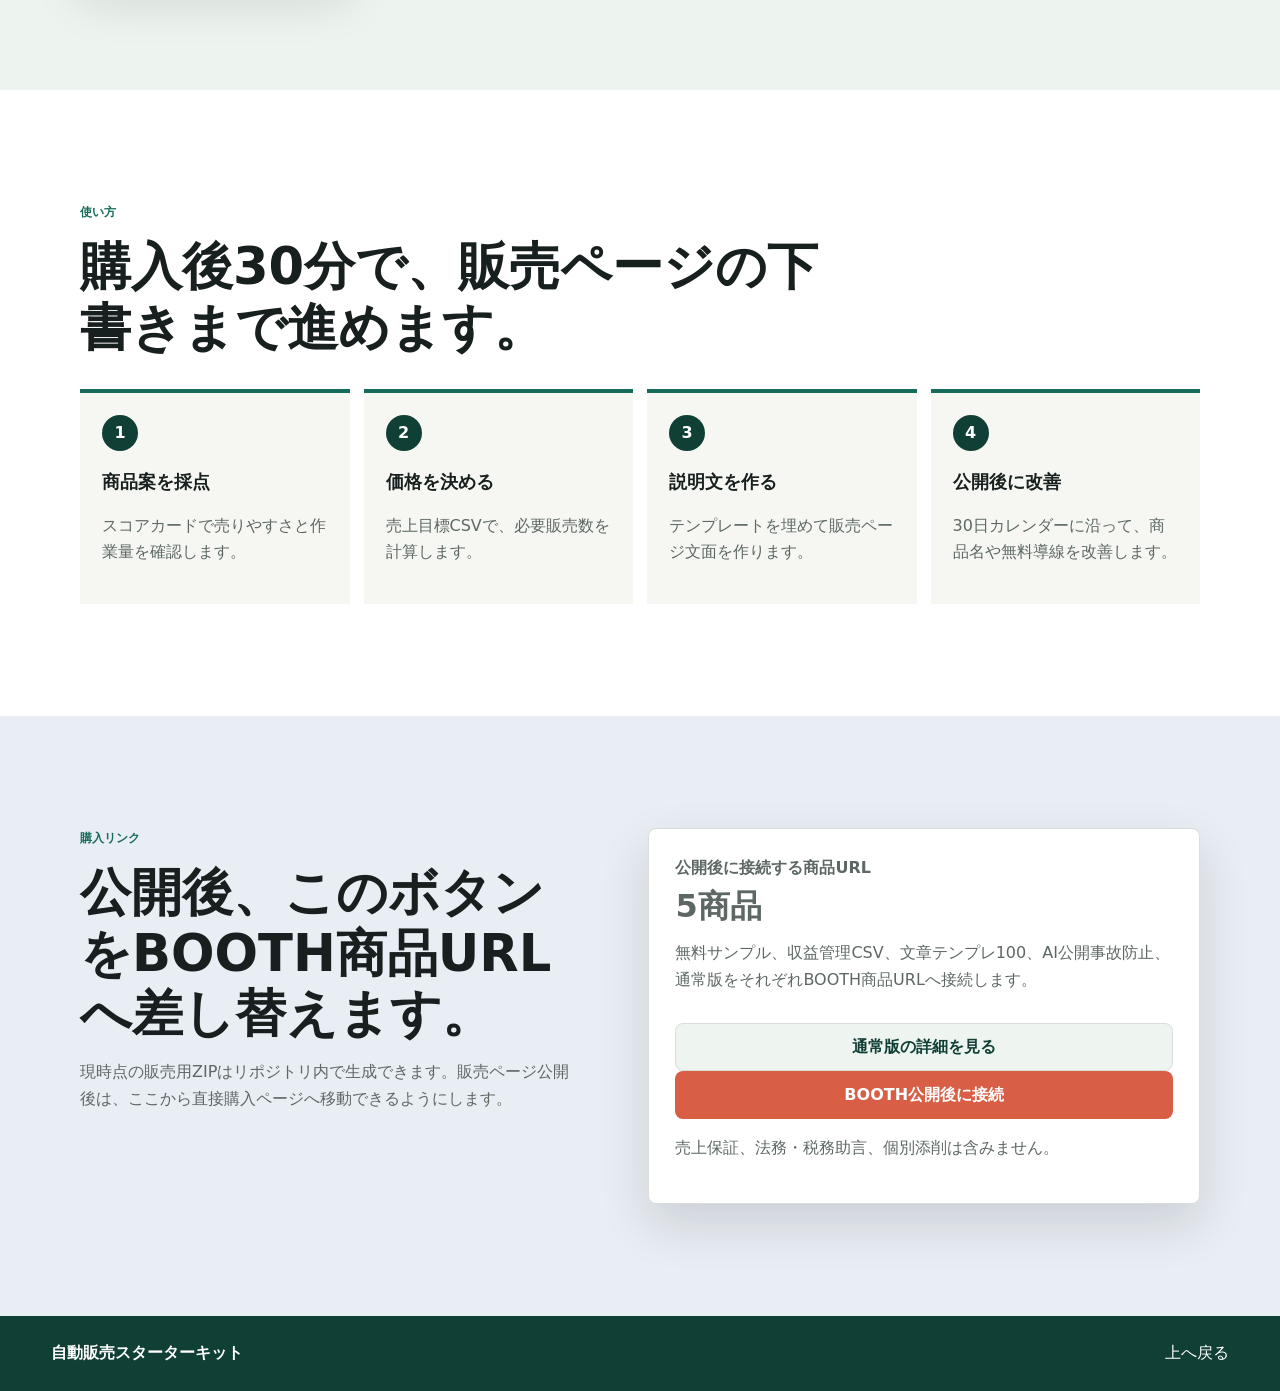
==== commit fc21420f: "販売LPを公開用に更新" ====
--- a/index.html
+++ b/index.html
@@ -21,6 +21,7 @@
       <nav class="nav" aria-label="主要ナビゲーション">
         <a href="#inside">内容</a>
         <a href="#calculator">計算</a>
+        <a href="tools/ai-release-checklist.html">安全チェック</a>
         <a href="#plans">価格</a>
         <a href="#buy">購入</a>
       </nav>
@@ -37,6 +38,7 @@
           <div class="hero-actions">
             <a class="button primary" href="downloads/free-sample.zip" download>無料サンプルを入手</a>
             <a class="button secondary" href="#calculator">必要販売数を計算</a>
+            <a class="button secondary" href="tools/ai-release-checklist.html">公開前チェック</a>
             <a class="button secondary" href="#plans">商品を見る</a>
           </div>
           <dl class="hero-metrics" aria-label="商品概要">
@@ -181,6 +183,7 @@
               <p class="plan-name">AI公開事故防止</p>
               <p class="price">1,980円</p>
               <p>AIで作ったWeb・ZIP・アプリの秘密情報漏れと公開事故を減らす実務パックです。</p>
+              <a class="button tertiary" href="tools/ai-release-checklist.html">無料チェック</a>
               <a class="button tertiary" href="products/ai-safety-pack.html">詳細を見る</a>
               <a class="button tertiary product-link" data-product="ai_safety_pack" href="#" aria-disabled="true">公開後に接続</a>
             </article>
--- a/styles.css
+++ b/styles.css
@@ -699,3 +699,113 @@
     grid-template-columns: 1fr;
   }
 }
+
+
+.tool-main {
+  padding-top: 74px;
+}
+
+.tool-hero {
+  display: grid;
+  grid-template-columns: minmax(0, 1fr) minmax(300px, 420px);
+  gap: clamp(28px, 6vw, 72px);
+  align-items: start;
+  padding: clamp(82px, 12vw, 132px) clamp(18px, 4vw, 52px) clamp(42px, 7vw, 82px);
+  background: #ffffff;
+}
+
+.tool-page h1 {
+  max-width: 10em;
+  color: var(--ink);
+  font-size: clamp(2.8rem, 7vw, 5.6rem);
+}
+
+.tool-summary {
+  position: sticky;
+  top: 96px;
+}
+
+.checklist-section {
+  background: var(--paper);
+}
+
+.checklist-form {
+  display: grid;
+  grid-template-columns: repeat(2, minmax(0, 1fr));
+  gap: 16px;
+}
+
+.checklist-form fieldset {
+  min-width: 0;
+  margin: 0;
+  padding: 22px;
+  border: 1px solid var(--line);
+  border-radius: 8px;
+  background: var(--white);
+  box-shadow: var(--shadow);
+}
+
+.checklist-form legend {
+  padding: 0 8px;
+  color: var(--green);
+  font-weight: 900;
+}
+
+.checklist-form label {
+  display: grid;
+  grid-template-columns: 22px minmax(0, 1fr);
+  gap: 10px;
+  align-items: start;
+  padding: 12px 0;
+  border-bottom: 1px solid var(--line);
+  font-weight: 700;
+}
+
+.checklist-form label:last-child {
+  border-bottom: 0;
+}
+
+.checklist-form input[type="checkbox"] {
+  width: 20px;
+  height: 20px;
+  margin-top: 3px;
+  accent-color: var(--green);
+}
+
+.checklist-score {
+  color: var(--ink);
+  font-size: clamp(2.3rem, 5vw, 3.4rem);
+  font-weight: 900;
+  line-height: 1;
+}
+
+.progress-track {
+  height: 12px;
+  overflow: hidden;
+  border-radius: 999px;
+  background: var(--line);
+}
+
+.progress-track span {
+  display: block;
+  width: 0;
+  height: 100%;
+  border-radius: inherit;
+  background: var(--green);
+  transition: width .2s ease;
+}
+
+@media (max-width: 860px) {
+  .tool-main {
+    padding-top: 0;
+  }
+
+  .tool-hero,
+  .checklist-form {
+    grid-template-columns: 1fr;
+  }
+
+  .tool-summary {
+    position: static;
+  }
+}
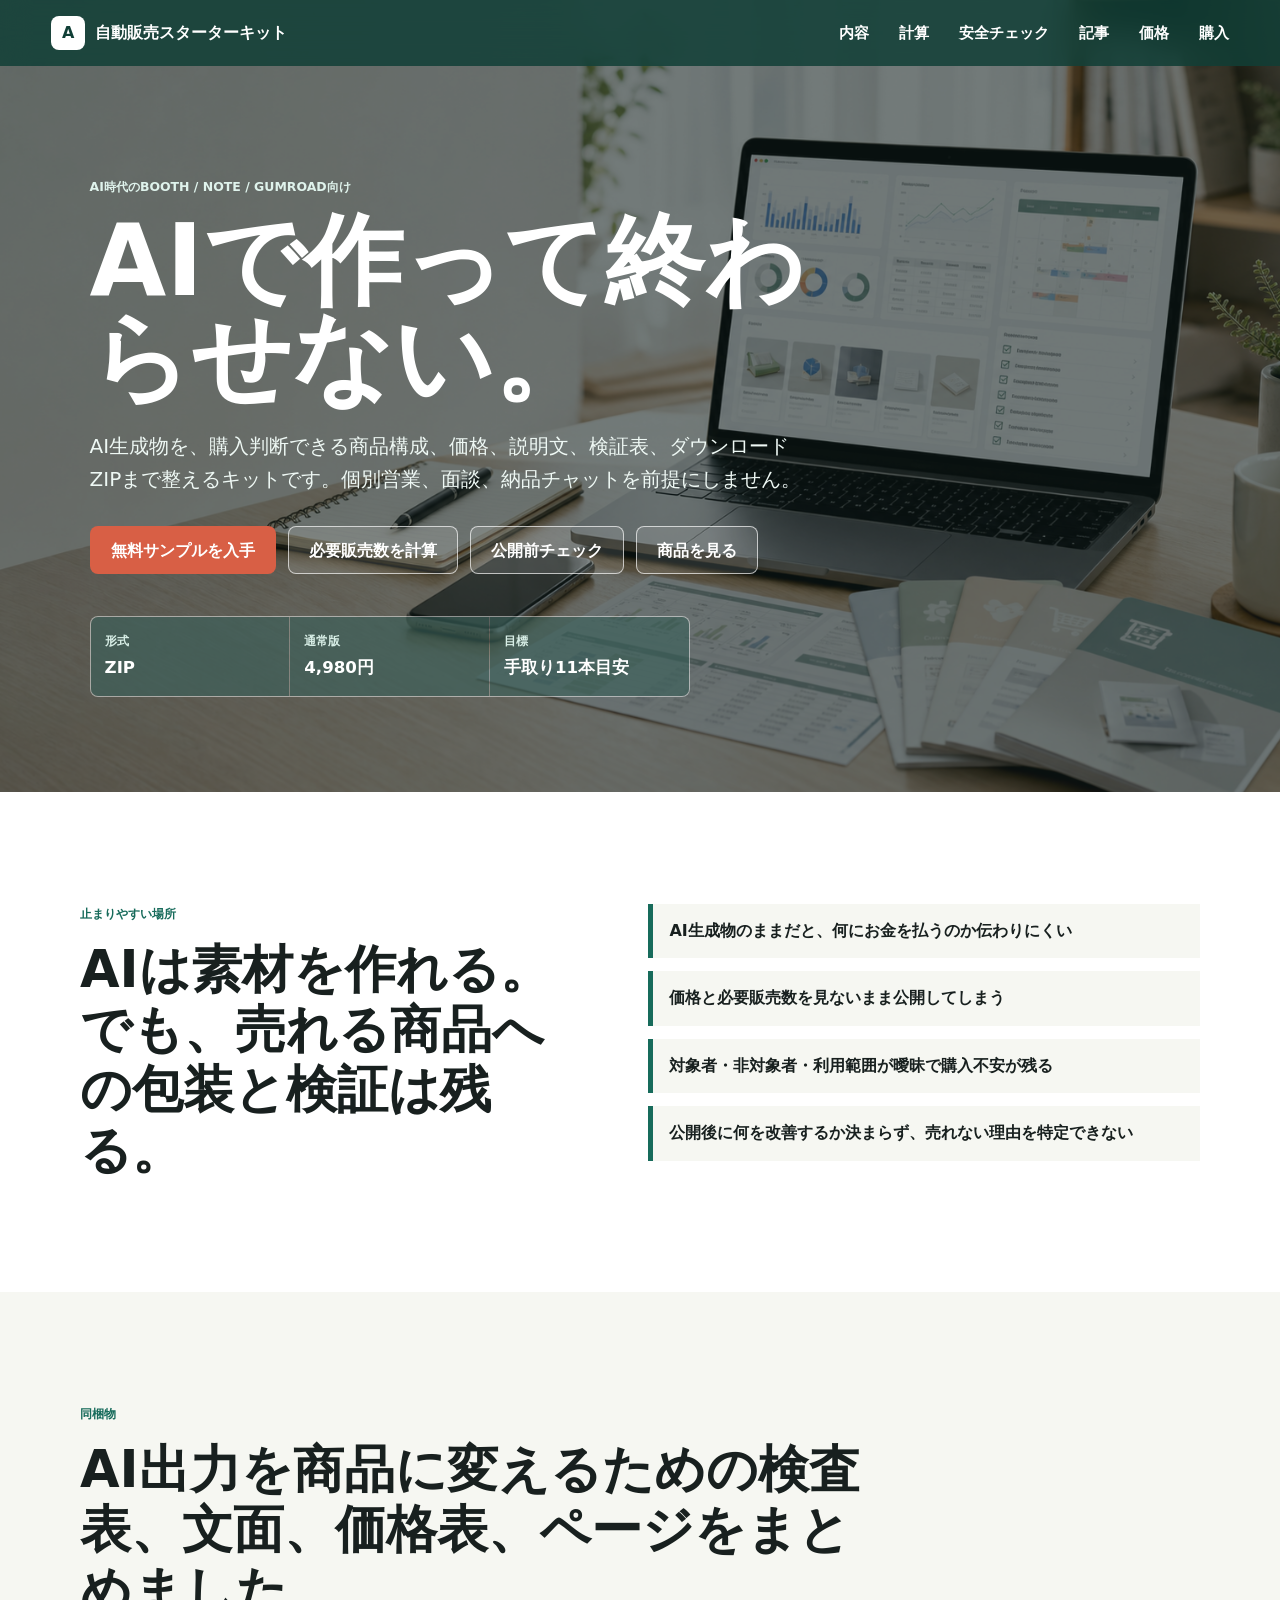
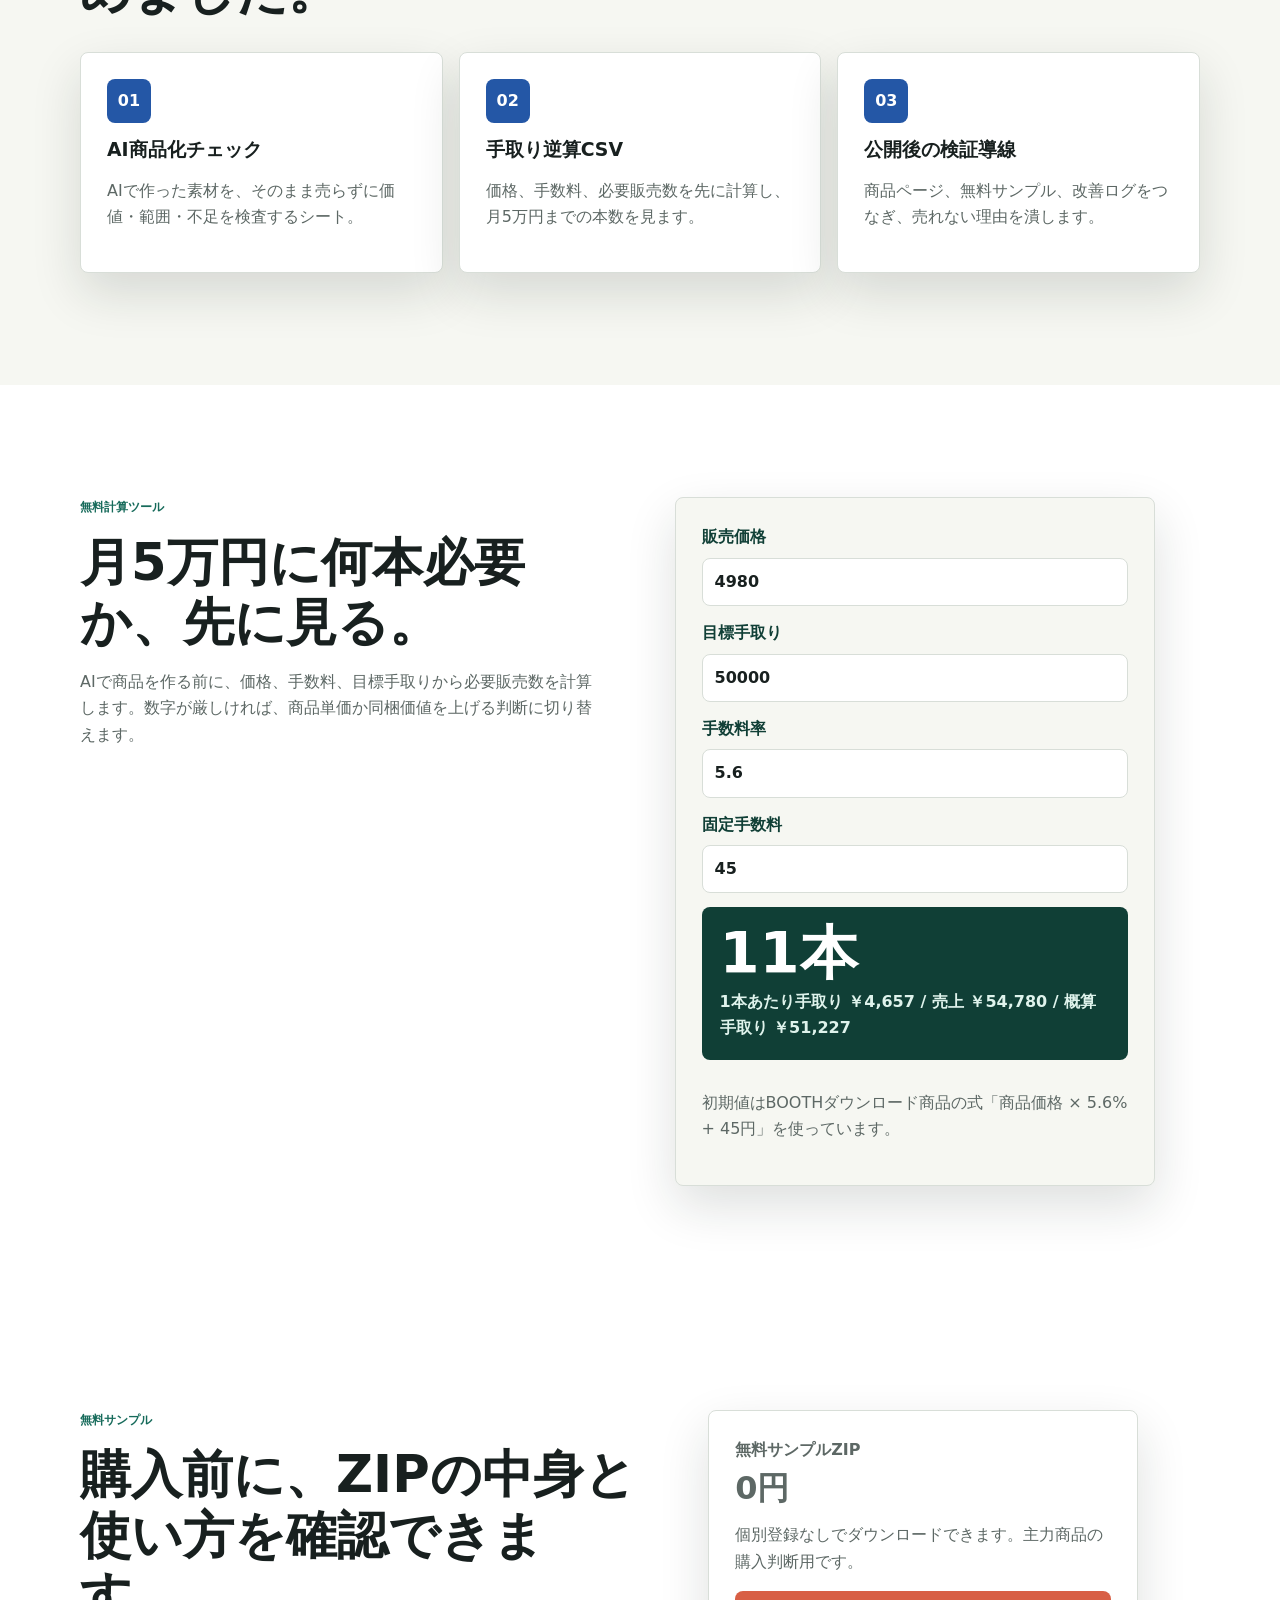
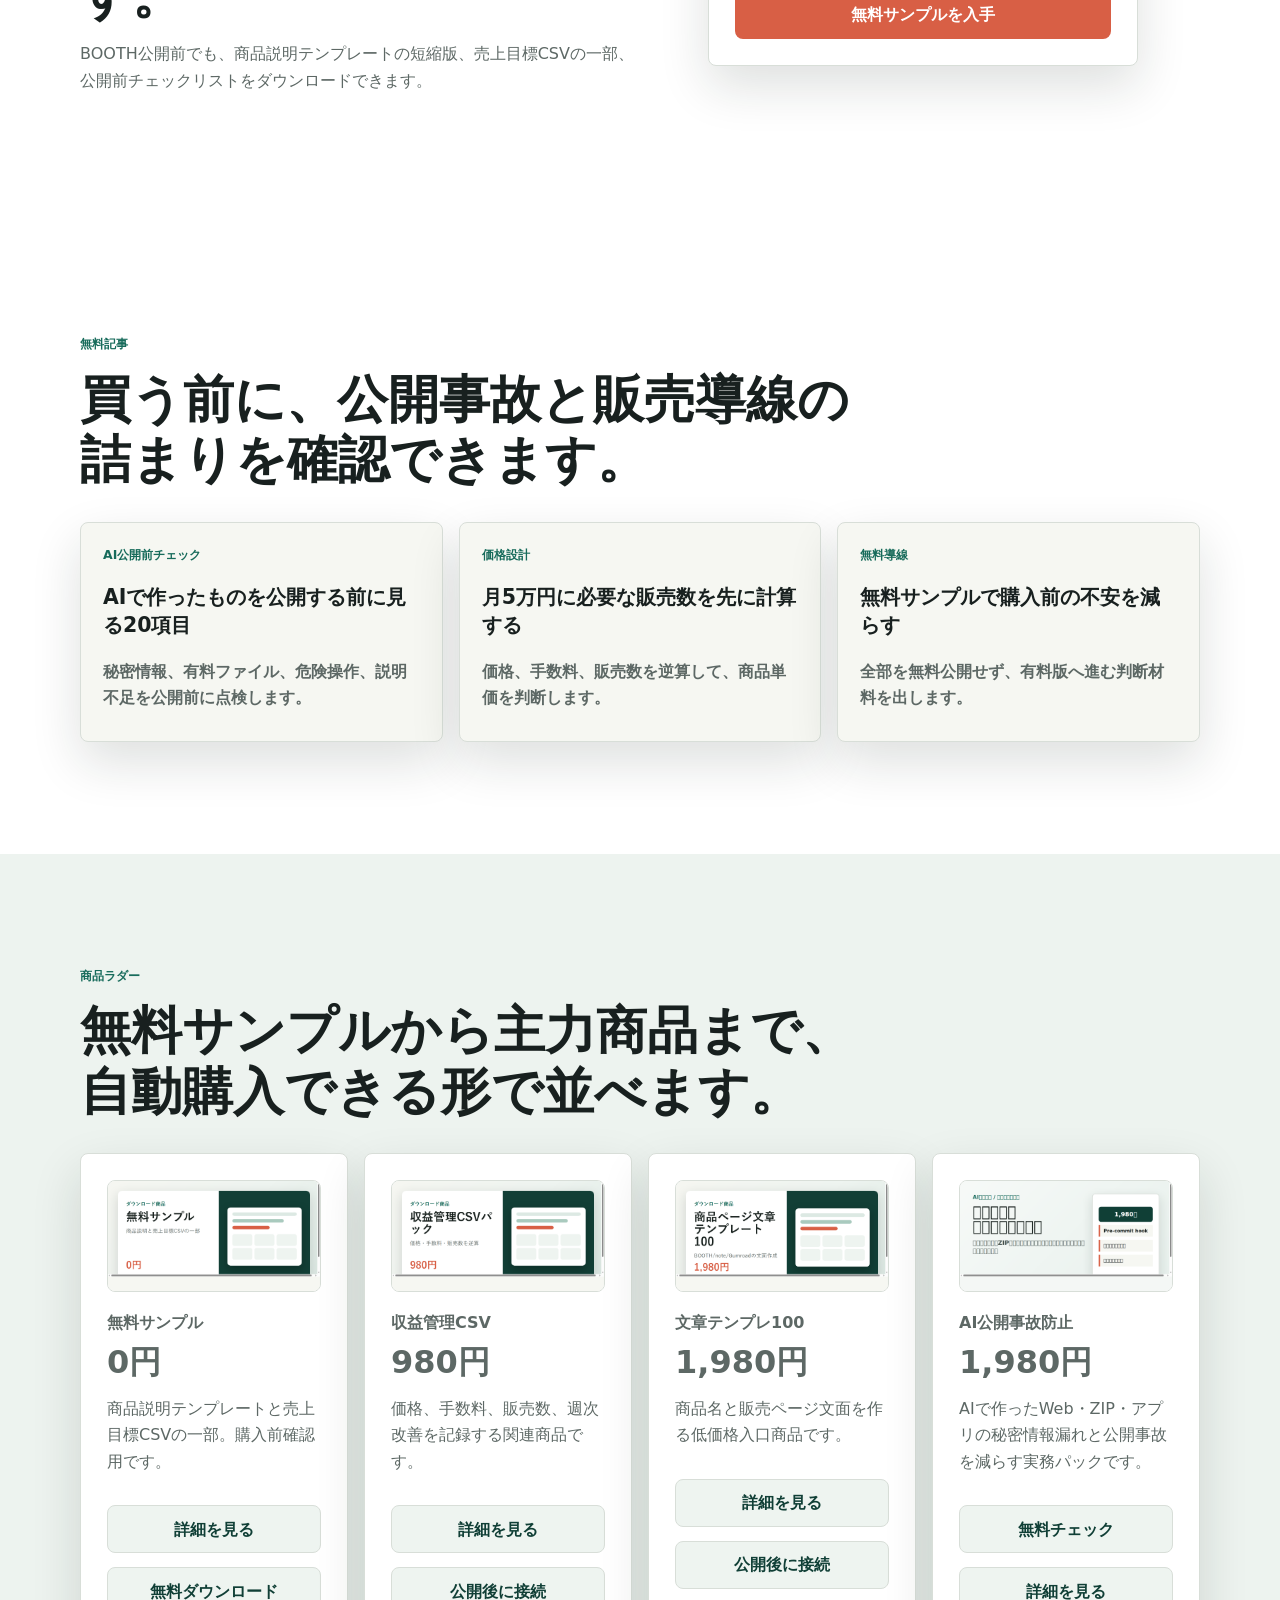
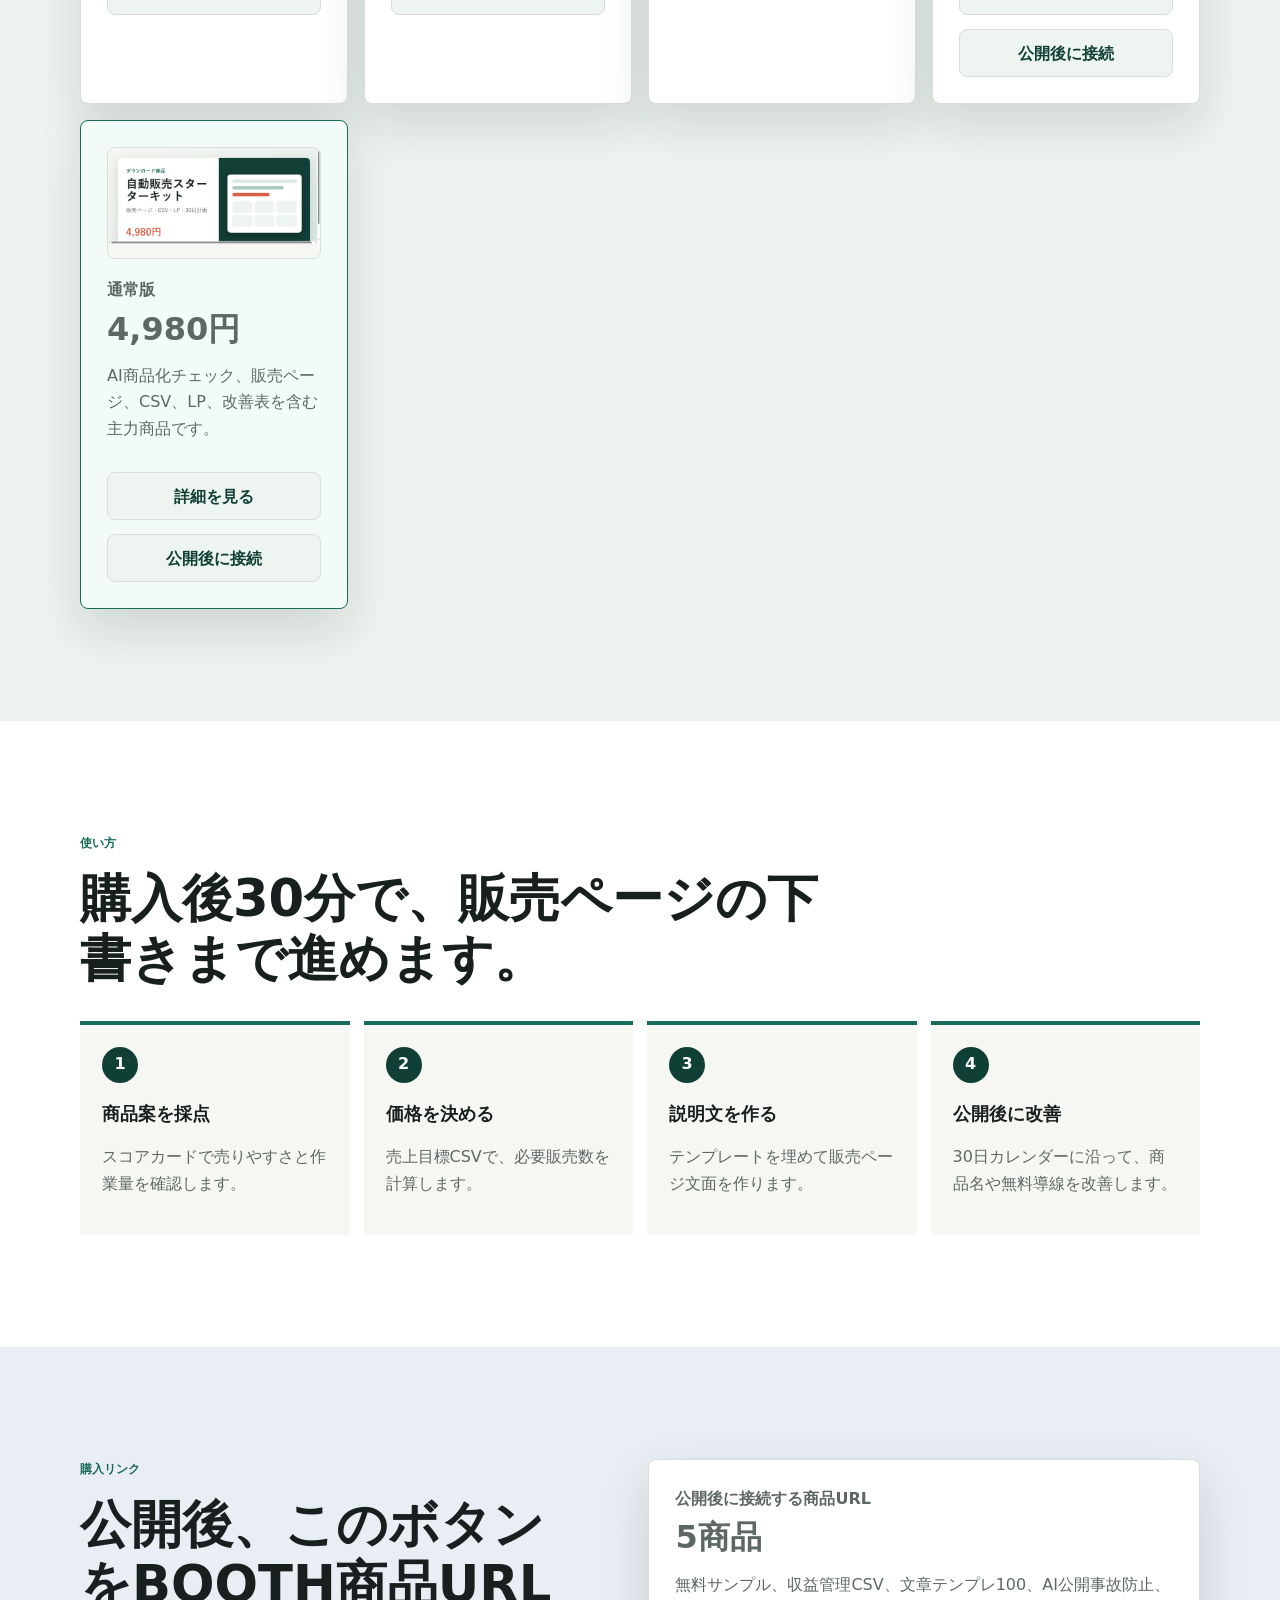
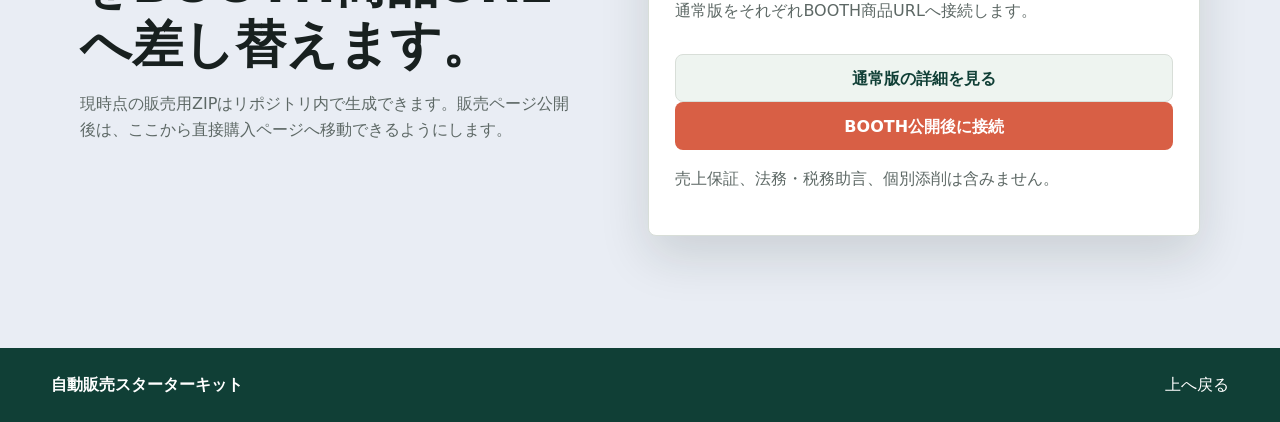
==== commit f2b27f3e: "販売LPを公開用に更新" ====
--- a/index.html
+++ b/index.html
@@ -22,6 +22,7 @@
         <a href="#inside">内容</a>
         <a href="#calculator">計算</a>
         <a href="tools/ai-release-checklist.html">安全チェック</a>
+        <a href="articles/">記事</a>
         <a href="#plans">価格</a>
         <a href="#buy">購入</a>
       </nav>
@@ -146,6 +147,32 @@
         </div>
       </section>
 
+      <section class="section articles" id="articles">
+        <div class="section-inner">
+          <div class="section-heading">
+            <p class="eyebrow dark">無料記事</p>
+            <h2>買う前に、公開事故と販売導線の詰まりを確認できます。</h2>
+          </div>
+          <div class="article-grid">
+            <a class="article-card" href="articles/ai-release-checklist.html">
+              <span>AI公開前チェック</span>
+              <strong>AIで作ったものを公開する前に見る20項目</strong>
+              <em>秘密情報、有料ファイル、危険操作、説明不足を公開前に点検します。</em>
+            </a>
+            <a class="article-card" href="articles/price-goal-calculation.html">
+              <span>価格設計</span>
+              <strong>月5万円に必要な販売数を先に計算する</strong>
+              <em>価格、手数料、販売数を逆算して、商品単価を判断します。</em>
+            </a>
+            <a class="article-card" href="articles/free-sample-strategy.html">
+              <span>無料導線</span>
+              <strong>無料サンプルで購入前の不安を減らす</strong>
+              <em>全部を無料公開せず、有料版へ進む判断材料を出します。</em>
+            </a>
+          </div>
+        </div>
+      </section>
+
       <section class="section plans" id="plans">
         <div class="section-inner">
           <div class="section-heading">
--- a/styles.css
+++ b/styles.css
@@ -809,3 +809,106 @@
     position: static;
   }
 }
+
+.articles,
+.article-list-section {
+  background: var(--white);
+}
+
+.article-grid {
+  display: grid;
+  grid-template-columns: repeat(3, minmax(0, 1fr));
+  gap: 16px;
+}
+
+.article-card {
+  display: grid;
+  gap: 12px;
+  min-height: 220px;
+  padding: 22px;
+  border: 1px solid var(--line);
+  border-radius: 8px;
+  color: var(--ink);
+  background: var(--paper);
+  box-shadow: var(--shadow);
+}
+
+.article-card span {
+  color: var(--green);
+  font-size: 0.78rem;
+  font-weight: 900;
+}
+
+.article-card strong {
+  font-size: 1.28rem;
+  line-height: 1.35;
+}
+
+.article-card em {
+  color: var(--muted);
+  font-style: normal;
+  font-weight: 650;
+}
+
+.article-main {
+  padding-top: 74px;
+  background: var(--paper);
+}
+
+.article-hero,
+.article-body {
+  width: min(880px, calc(100% - 36px));
+  margin: 0 auto;
+}
+
+.article-hero {
+  padding: clamp(82px, 12vw, 132px) 0 clamp(32px, 7vw, 72px);
+}
+
+.article-page h1 {
+  max-width: 11em;
+  color: var(--ink);
+  font-size: clamp(2.5rem, 6vw, 5rem);
+  line-height: 1.04;
+}
+
+.article-body {
+  padding: clamp(82px, 12vw, 132px) 0;
+}
+
+.article-body > p,
+.article-body > ul {
+  max-width: 720px;
+  color: var(--muted);
+  font-size: 1.06rem;
+}
+
+.article-body > h2 {
+  max-width: 780px;
+  margin-top: 42px;
+}
+
+.article-cta {
+  display: grid;
+  gap: 12px;
+  margin-top: 56px;
+  padding: 24px;
+  border: 1px solid var(--line);
+  border-radius: 8px;
+  background: var(--white);
+  box-shadow: var(--shadow);
+}
+
+.compact-actions {
+  margin-top: 8px;
+}
+
+@media (max-width: 860px) {
+  .article-grid {
+    grid-template-columns: 1fr;
+  }
+
+  .article-main {
+    padding-top: 0;
+  }
+}
